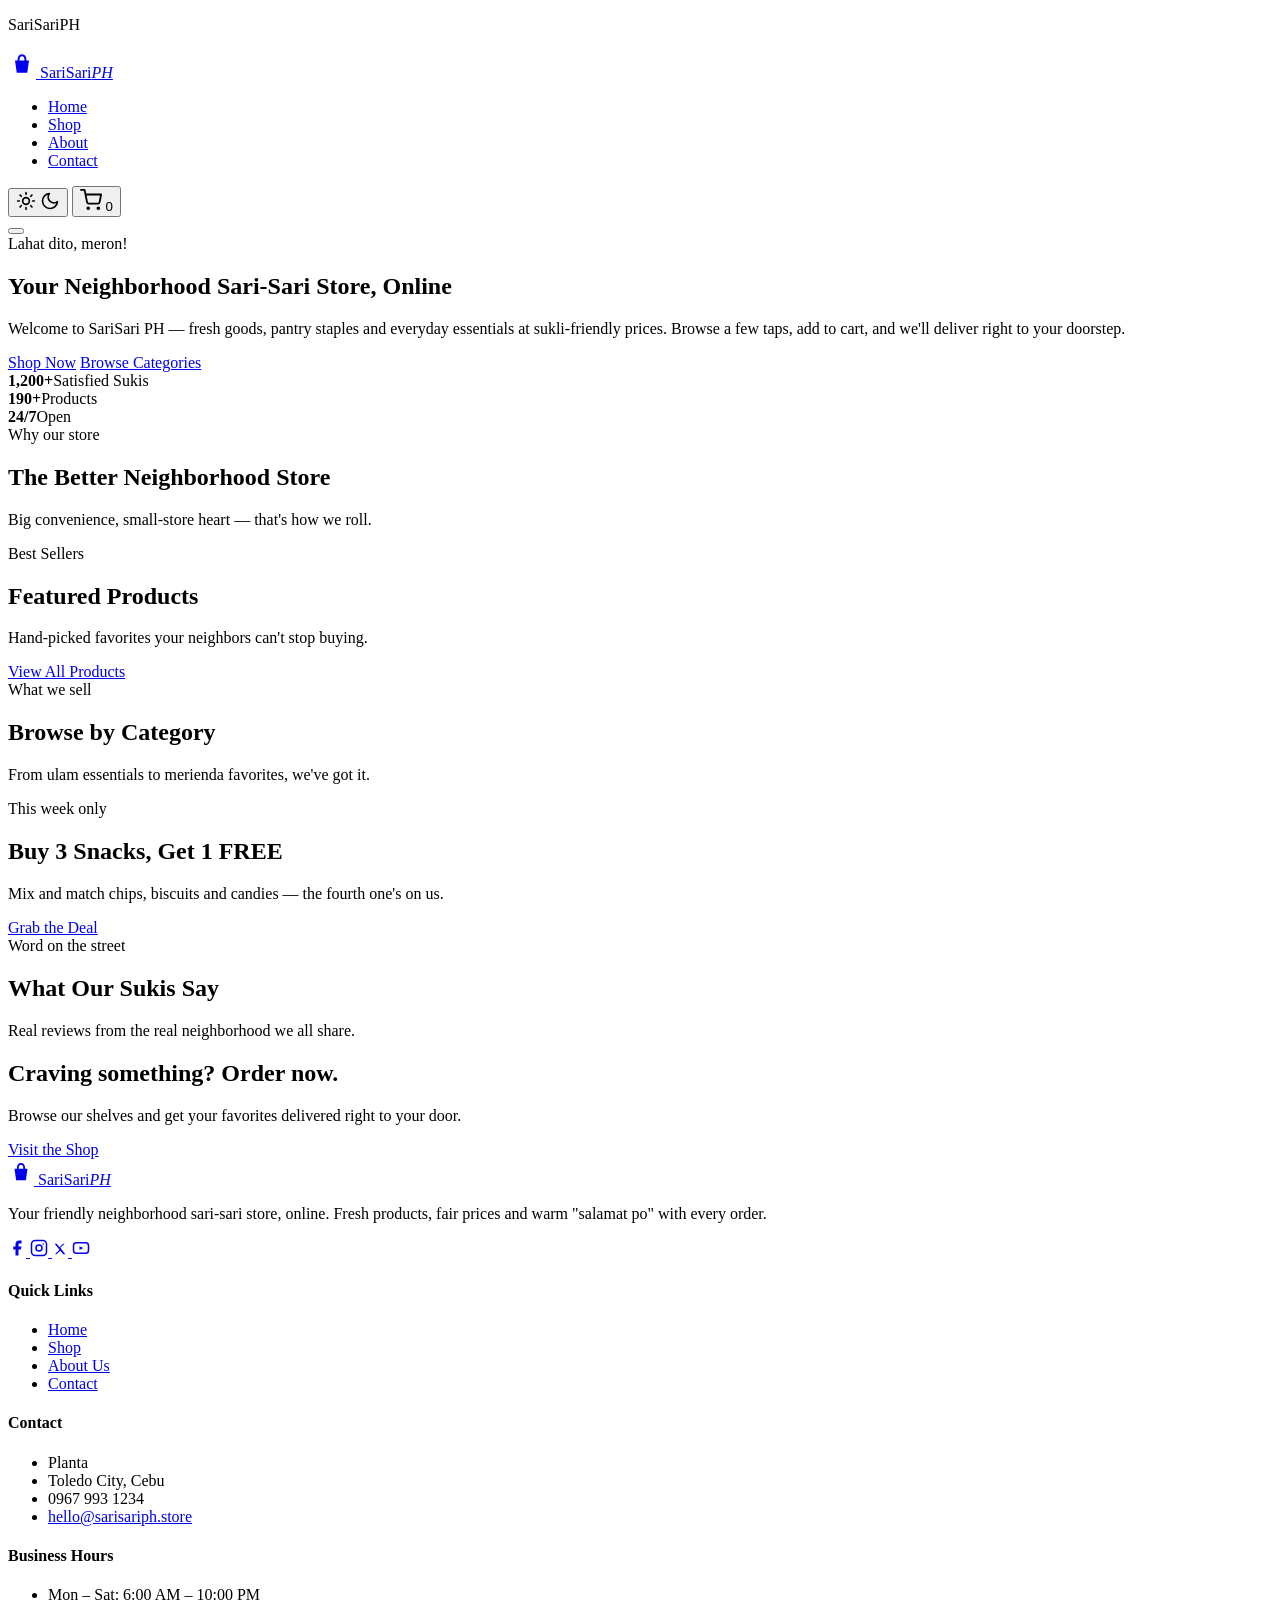
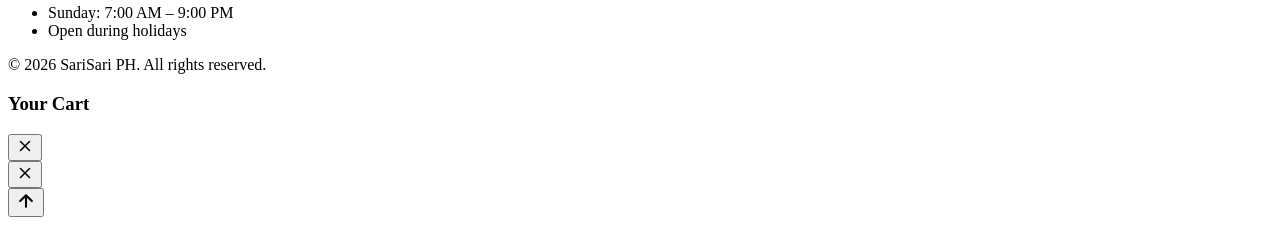
==== index.html @ 66562a5a "Add files via upload" ====
<!DOCTYPE html>
<!-- ============================================================
     SariSari PH — Home Page
     A modern, responsive sari-sari store built with pure HTML, CSS
     and Vanilla JavaScript (no frameworks).
     ------------------------------------------------------------
     Structure: Navbar + Hero + Featured + Highlights + Categories +
                Promo Banner + Testimonials + CTA + Footer
     ============================================================ -->
<html lang="en" data-theme="light">
<head>
  <meta charset="UTF-8">
  <meta name="viewport" content="width=device-width, initial-scale=1.0">
  <meta name="description" content="SariSari PH — your friendly neighborhood sari-sari store. Fresh goods, snacks, pantry staples and everyday essentials at affordable prices.">
  <title>SariSari PH — Your Neighborhood Sari-Sari Store</title>

  <!-- Prevents theme flash by applying saved theme before first paint -->
  <script>
    (function () {
      var saved = localStorage.getItem('sarisari-theme');
      var dark = window.matchMedia && window.matchMedia('(prefers-color-scheme: dark)').matches;
      document.documentElement.setAttribute('data-theme', saved || (dark ? 'dark' : 'light'));
    })();
  </script>

  <!-- Google Fonts (typography only, not a UI framework) -->
  <link rel="preconnect" href="https://fonts.googleapis.com">
  <link rel="preconnect" href="https://fonts.gstatic.com" crossorigin>
  <link href="https://fonts.googleapis.com/css2?family=Poppins:wght@400;500;600;700;800&display=swap" rel="stylesheet">

  <link rel="stylesheet" href="css/style.css">
</head>

<body data-page="home">

  <!-- ======================= LOADING OVERLAY ======================= -->
  <div class="loader" id="loader" aria-hidden="true">
    <div class="loader-spinner"></div>
    <p class="loader-text">SariSari<span>PH</span></p>
  </div>

  <!-- ======================= NAVBAR ======================= -->
  <header class="navbar" id="navbar">
    <div class="container nav-inner">

      <!-- Brand / Logo -->
      <a href="index.html" class="brand" aria-label="SariSari PH home">
        <svg class="brand-icon" viewBox="0 0 32 32" width="28" height="28" fill="none"
             stroke="currentColor" stroke-width="2.2" stroke-linecap="round" stroke-linejoin="round">
          <path d="M8 12h16l-2 14H10z" fill="currentColor" stroke="none"/>
          <path d="M12 12c0-4 2-6 4-6s4 2 4 6" />
        </svg>
        <span class="brand-text">SariSari<em>PH</em></span>
      </a>

      <!-- Navigation menu (also contains actions on desktop) -->
      <nav class="nav-menu" id="navMenu" aria-label="Main navigation">
        <ul class="nav-links">
          <li><a class="nav-link" href="index.html">Home</a></li>
          <li><a class="nav-link" href="shop.html">Shop</a></li>
          <li><a class="nav-link" href="about.html">About</a></li>
          <li><a class="nav-link" href="contact.html">Contact</a></li>
        </ul>

        <div class="nav-actions">
          <!-- Light / Dark mode toggle -->
          <button class="theme-toggle" id="themeToggle" aria-label="Switch between light and dark mode">
            <svg class="icon icon-sun" viewBox="0 0 24 24" width="20" height="20" fill="none" stroke="currentColor" stroke-width="2" stroke-linecap="round">
              <circle cx="12" cy="12" r="4"/><path d="M12 2v2M12 20v2M4.9 4.9l1.4 1.4M17.7 17.7l1.4 1.4M2 12h2M20 12h2M4.9 19.1l1.4-1.4M17.7 6.3l1.4-1.4"/>
            </svg>
            <svg class="icon icon-moon" viewBox="0 0 24 24" width="20" height="20" fill="none" stroke="currentColor" stroke-width="2" stroke-linecap="round" stroke-linejoin="round">
              <path d="M21 12.8A9 9 0 1 1 11.2 3a7 7 0 0 0 9.8 9.8z"/>
            </svg>
          </button>

          <!-- Cart icon with live item count -->
          <button class="cart-btn" id="cartBtn" aria-label="Open shopping cart">
            <svg viewBox="0 0 24 24" width="22" height="22" fill="none" stroke="currentColor" stroke-width="2" stroke-linecap="round" stroke-linejoin="round">
              <circle cx="9" cy="21" r="1"/><circle cx="20" cy="21" r="1"/>
              <path d="M1 1h4l2.68 13.39a2 2 0 0 0 2 1.61h9.72a2 2 0 0 0 2-1.61L23 6H6"/>
            </svg>
            <span class="cart-count" id="cartCount">0</span>
          </button>
        </div>
      </nav>

      <!-- Mobile hamburger -->
      <button class="hamburger" id="hamburger" aria-label="Toggle menu" aria-expanded="false">
        <span></span><span></span><span></span>
      </button>
    </div>
  </header>

  <main>

    <!-- ======================= HERO ======================= -->
    <section class="hero">
      <div class="container hero-inner">
        <div class="hero-content reveal">
          <span class="hero-tag">Lahat dito, meron!</span>
          <h1>Your Neighborhood <span class="gradient-text">Sari-Sari</span> Store, Online</h1>
          <p>Welcome to SariSari PH — fresh goods, pantry staples and everyday essentials at sukli-friendly prices.
             Browse a few taps, add to cart, and we'll deliver right to your doorstep.</p>

          <div class="hero-actions">
            <a href="shop.html" class="btn btn-primary btn-lg">Shop Now</a>
            <a href="#categories" class="btn btn-outline btn-lg">Browse Categories</a>
          </div>

          <div class="hero-stats">
            <div class="hero-stat"><strong>1,200+</strong><span>Satisfied Sukis</span></div>
            <div class="hero-stat"><strong>190+</strong><span>Products</span></div>
            <div class="hero-stat"><strong>24/7</strong><span>Open</span></div>
          </div>
        </div>

        <!-- Dynamic collage of product icons (rendered by app.js) -->
        <div class="hero-visual" id="heroVisual" aria-hidden="true"></div>
      </div>
    </section>

    <!-- ======================= STORE HIGHLIGHTS ======================= -->
    <section class="section section-alt" id="highlights">
      <div class="container">
        <div class="section-head reveal">
          <span class="eyebrow">Why our store</span>
          <h2>The Better Neighborhood Store</h2>
          <p>Big convenience, small-store heart — that's how we roll.</p>
        </div>
        <div class="highlights-grid" id="highlightsGrid"></div>
      </div>
    </section>

    <!-- ======================= FEATURED PRODUCTS ======================= -->
    <section class="section" id="featured">
      <div class="container">
        <div class="section-head reveal">
          <span class="eyebrow">Best Sellers</span>
          <h2>Featured Products</h2>
          <p>Hand-picked favorites your neighbors can't stop buying.</p>
        </div>
        <div class="product-grid" id="featuredGrid" aria-live="polite"></div>
        <div class="section-cta reveal">
          <a href="shop.html" class="btn btn-outline">View All Products</a>
        </div>
      </div>
    </section>

    <!-- ======================= CATEGORIES PREVIEW ======================= -->
    <section class="section section-alt" id="categories">
      <div class="container">
        <div class="section-head reveal">
          <span class="eyebrow">What we sell</span>
          <h2>Browse by Category</h2>
          <p>From ulam essentials to merienda favorites, we've got it.</p>
        </div>
        <div class="category-grid" id="categoryGrid"></div>
      </div>
    </section>

    <!-- ======================= PROMOTIONAL BANNER ======================= -->
    <section class="section">
      <div class="container">
        <div class="promo-banner reveal">
          <div class="promo-content">
            <span class="promo-tag">This week only</span>
            <h2>Buy 3 Snacks, Get 1 FREE</h2>
            <p>Mix and match chips, biscuits and candies — the fourth one's on us.</p>
          </div>
          <a href="shop.html" class="btn btn-light btn-lg">Grab the Deal</a>
        </div>
      </div>
    </section>

    <!-- ======================= TESTIMONIALS ======================= -->
    <section class="section" id="testimonials">
      <div class="container">
        <div class="section-head reveal">
          <span class="eyebrow">Word on the street</span>
          <h2>What Our Sukis Say</h2>
          <p>Real reviews from the real neighborhood we all share.</p>
        </div>
        <div class="testimonials-grid" id="testimonialsGrid"></div>
      </div>
    </section>

    <!-- ======================= CALL TO ACTION ======================= -->
    <section class="cta-section">
      <div class="container cta-inner reveal">
        <h2>Craving something? Order now.</h2>
        <p>Browse our shelves and get your favorites delivered right to your door.</p>
        <a href="shop.html" class="btn btn-primary btn-lg">Visit the Shop</a>
      </div>
    </section>

  </main>

  <!-- ======================= FOOTER ======================= -->
  <footer class="footer">
    <div class="container footer-grid">

      <div class="footer-col footer-brand">
        <a href="index.html" class="brand footer-brand-link">
          <svg class="brand-icon" viewBox="0 0 32 32" width="26" height="26" fill="none"
               stroke="currentColor" stroke-width="2.2" stroke-linecap="round" stroke-linejoin="round">
            <path d="M8 12h16l-2 14H10z" fill="currentColor" stroke="none"/>
            <path d="M12 12c0-4 2-6 4-6s4 2 4 6" />
          </svg>
          <span class="brand-text">SariSari<em>PH</em></span>
        </a>
        <p>Your friendly neighborhood sari-sari store, online. Fresh products, fair prices and warm "salamat po"
        with every order.</p>
        <div class="social-links">
          <a href="#" aria-label="Facebook">
            <svg viewBox="0 0 24 24" width="18" height="18" fill="currentColor"><path d="M18 2h-3a5 5 0 0 0-5 5v3H7v4h3v8h4v-8h3l1-4h-4V7a1 1 0 0 1 1-1h3z"/></svg>
          </a>
          <a href="#" aria-label="Instagram">
            <svg viewBox="0 0 24 24" width="18" height="18" fill="none" stroke="currentColor" stroke-width="2"><rect x="2" y="2" width="20" height="20" rx="5"/><circle cx="12" cy="12" r="4"/><circle cx="17.5" cy="6.5" r="1" fill="currentColor" stroke="none"/></svg>
          </a>
          <a href="#" aria-label="X (Twitter)">
            <svg viewBox="0 0 24 24" width="16" height="16" fill="currentColor"><path d="M4 4l7.2 9.3L4.4 20h2.4l5.6-5.5L17 20h3l-7.5-9.7L18.9 4h-2.4l-5 5.2L7 4z"/></svg>
          </a>
          <a href="#" aria-label="YouTube">
            <svg viewBox="0 0 24 24" width="18" height="18" fill="none" stroke="currentColor" stroke-width="2"><rect x="2" y="5" width="20" height="14" rx="4"/><path d="M10 9.5l5 2.5-5 2.5z" fill="currentColor" stroke="none"/></svg>
          </a>
        </div>
      </div>

      <div class="footer-col">
        <h4>Quick Links</h4>
        <ul>
          <li><a href="index.html">Home</a></li>
          <li><a href="shop.html">Shop</a></li>
          <li><a href="about.html">About Us</a></li>
          <li><a href="contact.html">Contact</a></li>
        </ul>
      </div>

      <div class="footer-col">
        <h4>Contact</h4>
        <ul>
          <li>Planta</li>
          <li>Toledo City, Cebu</li>
          <li>0967 993 1234</li>
          <li><a href="mailto:hello@sarisariph.store">hello@sarisariph.store</a></li>
        </ul>
      </div>

      <div class="footer-col">
        <h4>Business Hours</h4>
        <ul>
          <li>Mon – Sat: 6:00 AM – 10:00 PM</li>
          <li>Sunday: 7:00 AM – 9:00 PM</li>
          <li>Open during holidays</li>
        </ul>
      </div>
    </div>

    <div class="footer-bottom">
      <div class="container">
        <p>&copy; 2026 SariSari PH. All rights reserved.</p>
      </div>
    </div>
  </footer>

  <!-- ======================= SHOPPING CART DRAWER ======================= -->
  <div class="drawer-overlay" id="drawerOverlay" aria-hidden="true"></div>
  <aside class="cart-drawer" id="cartDrawer" aria-label="Shopping cart" aria-hidden="true">
    <div class="drawer-header">
      <h3>Your Cart</h3>
      <button class="drawer-close" id="cartClose" aria-label="Close cart">
        <svg viewBox="0 0 24 24" width="18" height="18" fill="none" stroke="currentColor" stroke-width="2" stroke-linecap="round"><path d="M18 6L6 18M6 6l12 12"/></svg>
      </button>
    </div>
    <div class="drawer-items" id="cartItems"></div>
    <div class="drawer-footer" id="cartFooter"></div>
  </aside>

  <!-- ======================= CHECKOUT MODAL ======================= -->
  <div class="checkout-overlay" id="checkoutOverlay" aria-hidden="true">
    <div class="checkout-modal" role="dialog" aria-modal="true" aria-label="Checkout">
      <button class="checkout-close" id="checkoutClose" aria-label="Close checkout">
        <svg viewBox="0 0 24 24" width="18" height="18" fill="none" stroke="currentColor" stroke-width="2" stroke-linecap="round"><path d="M18 6L6 18M6 6l12 12"/></svg>
      </button>
      <div class="checkout-content" id="checkoutContent"></div>
    </div>
  </div>

  <!-- ======================= TOASTS & BACK-TO-TOP ======================= -->
  <div class="toast-container" id="toastContainer" aria-live="polite"></div>
  <button class="back-to-top" id="backToTop" aria-label="Back to top">
    <svg viewBox="0 0 24 24" width="20" height="20" fill="none" stroke="currentColor" stroke-width="2.5" stroke-linecap="round" stroke-linejoin="round"><path d="M12 19V5M5 12l7-7 7 7"/></svg>
  </button>

  <!-- JavaScript — loaded in dependency order -->
  <script src="js/products.js"></script>
  <script src="js/cart.js"></script>
  <script src="js/theme.js"></script>
  <script src="js/checkout.js"></script>
  <script src="js/app.js"></script>
</body>
</html>
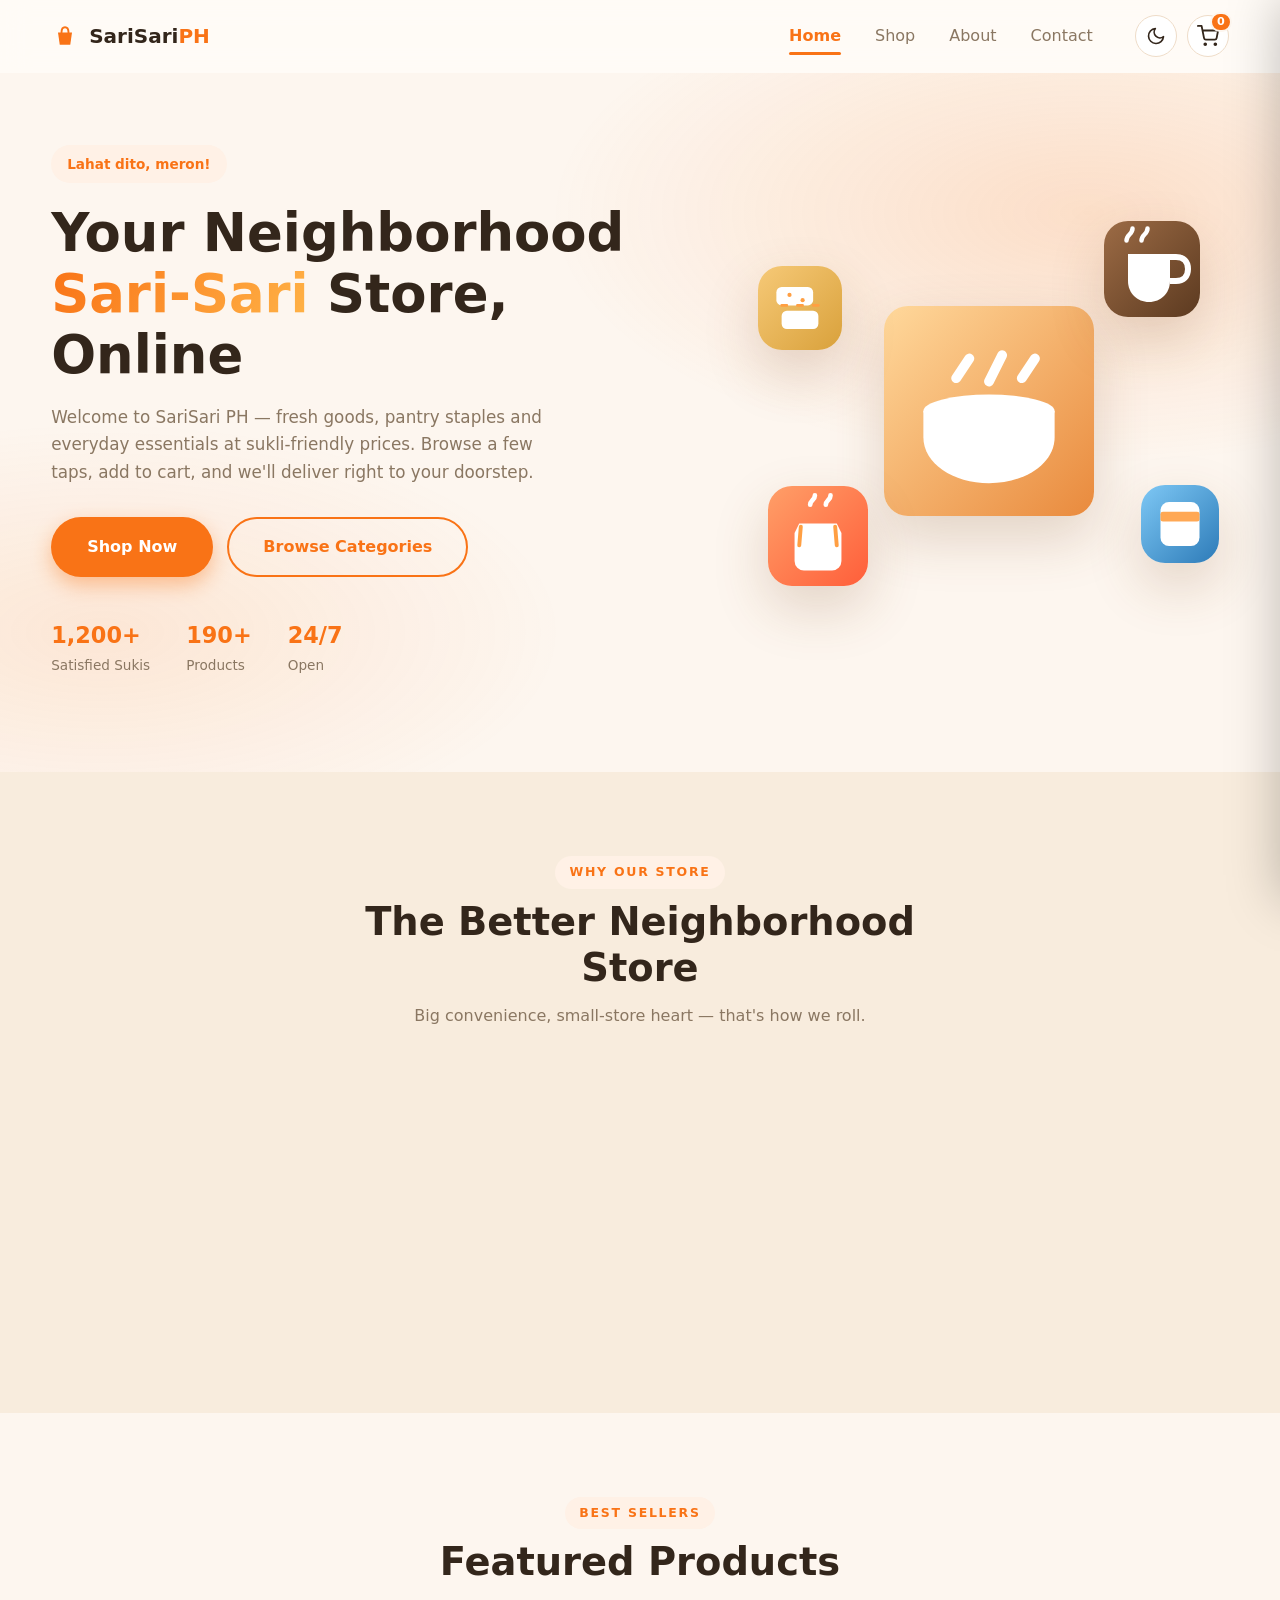
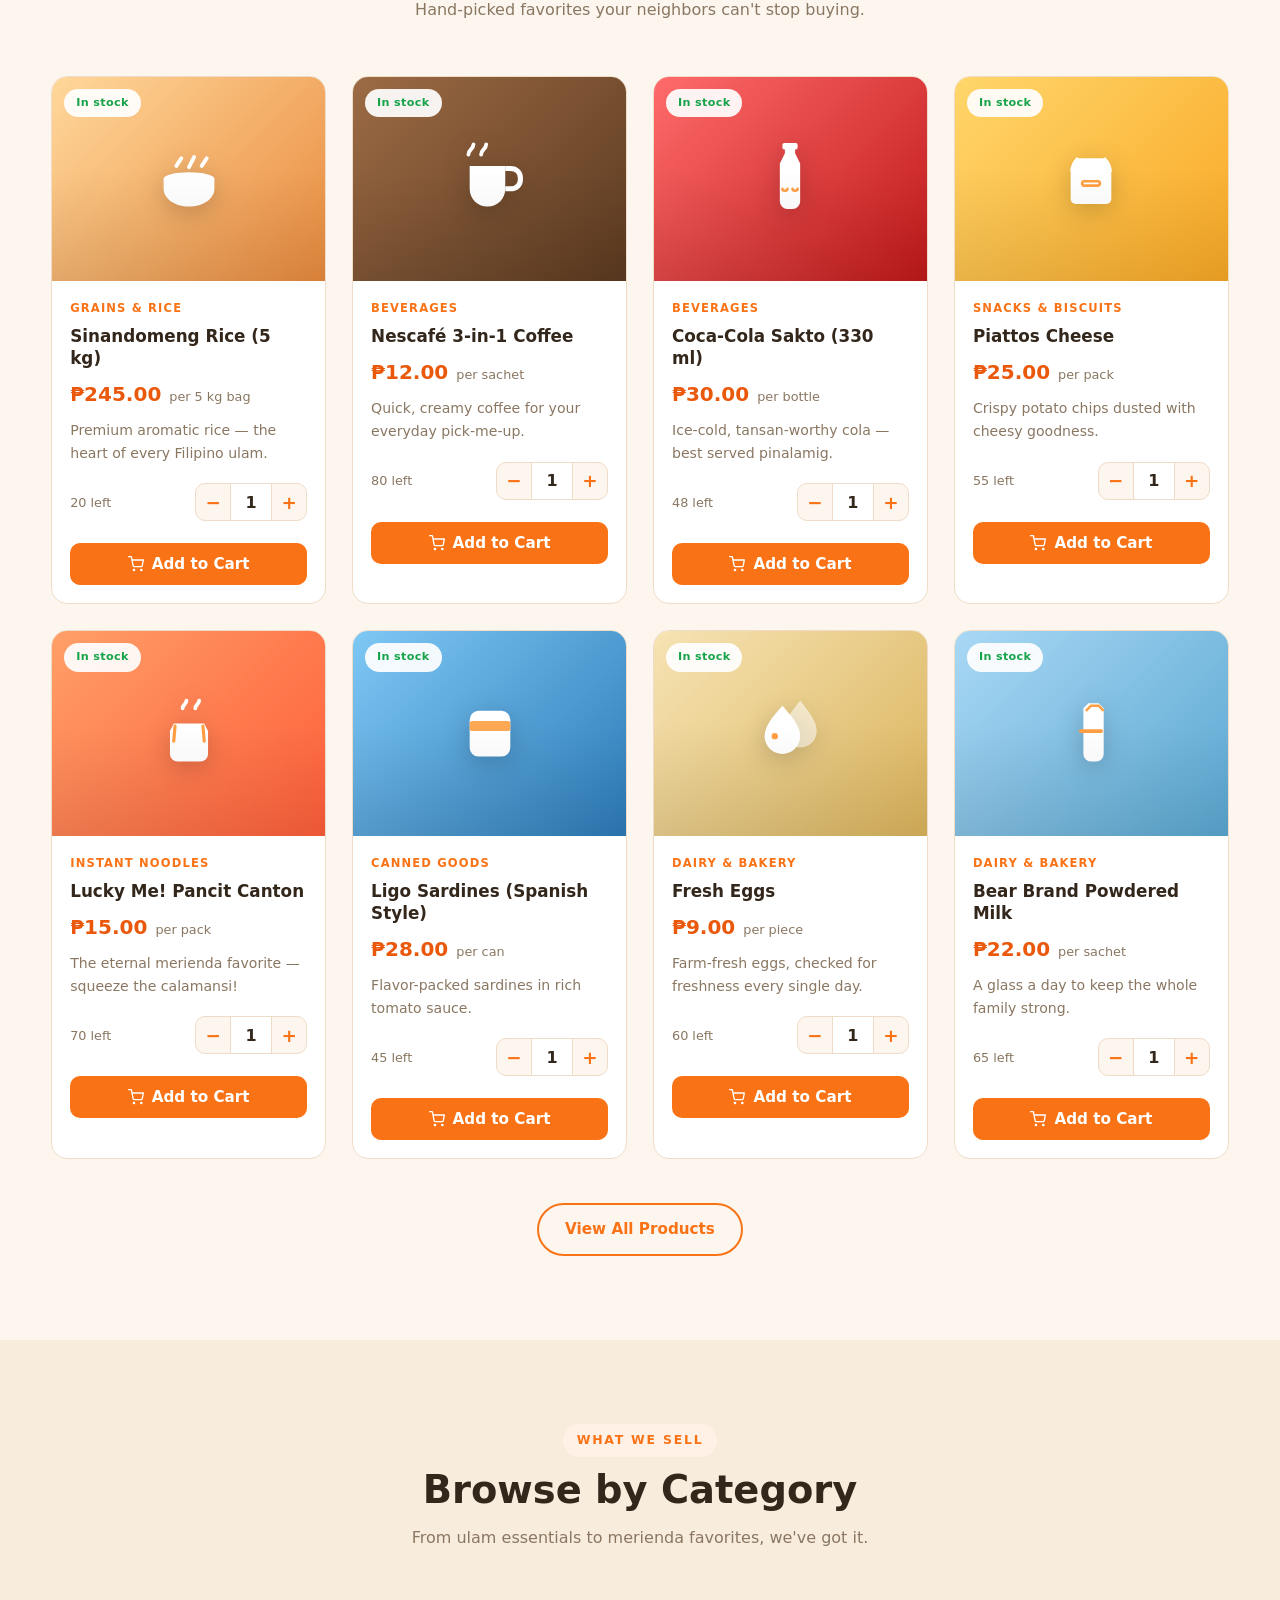
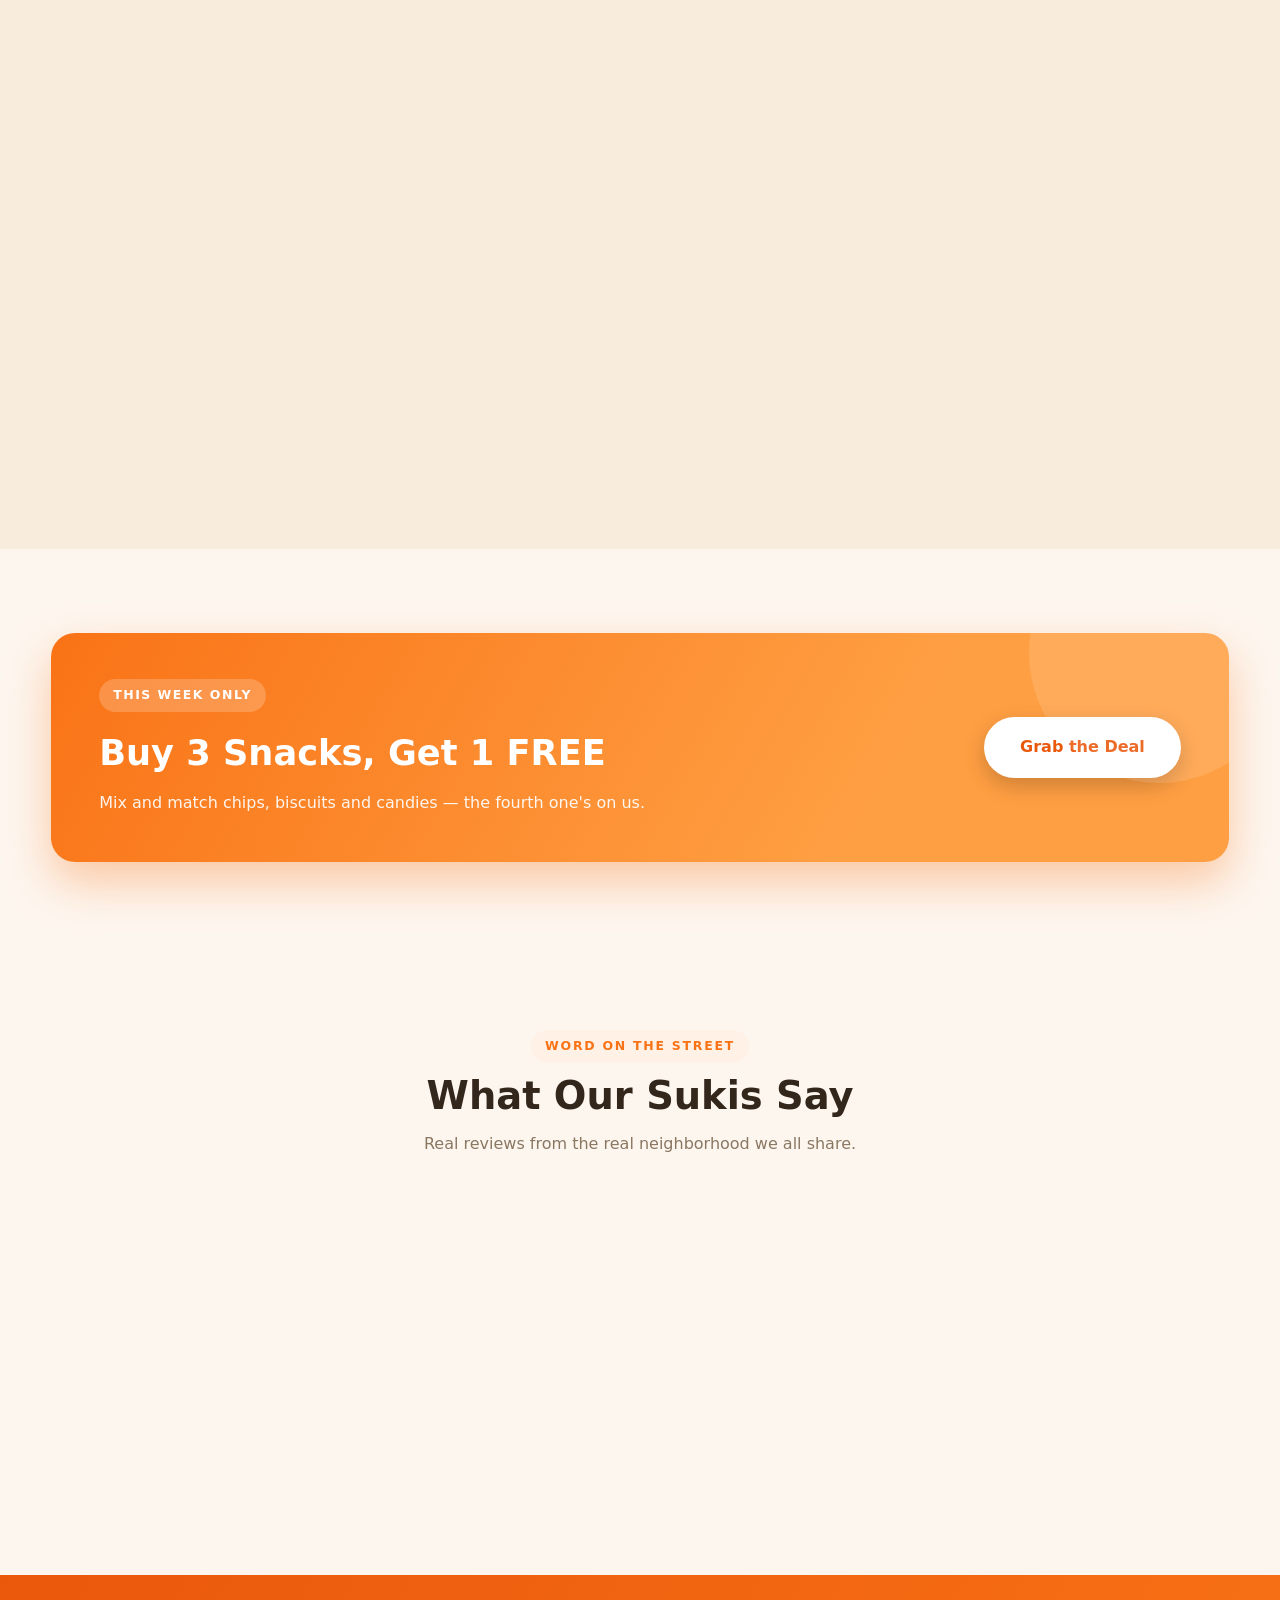
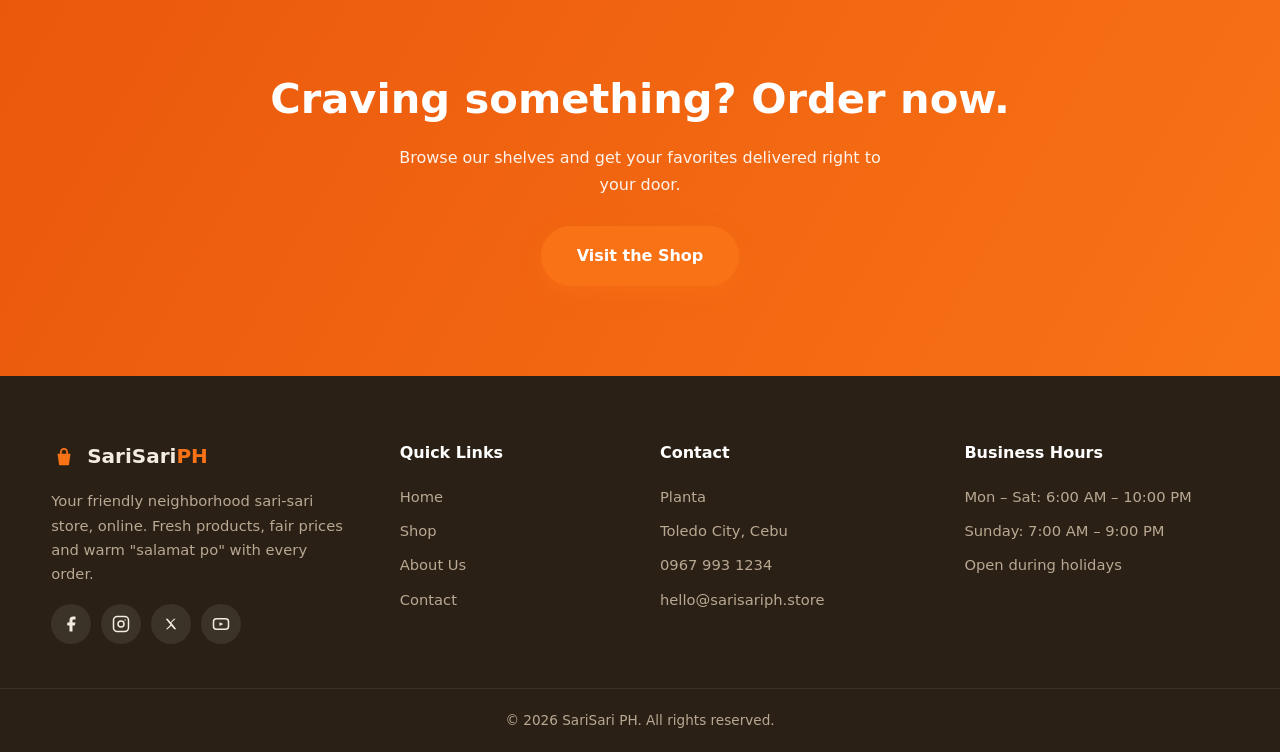
==== commit 473d2c1d: "Add files via upload" ====
--- a/index.html
+++ b/index.html
@@ -1,302 +1,302 @@
-<!DOCTYPE html>
-<!-- ============================================================
-     SariSari PH — Home Page
-     A modern, responsive sari-sari store built with pure HTML, CSS
-     and Vanilla JavaScript (no frameworks).
-     ------------------------------------------------------------
-     Structure: Navbar + Hero + Featured + Highlights + Categories +
-                Promo Banner + Testimonials + CTA + Footer
-     ============================================================ -->
-<html lang="en" data-theme="light">
-<head>
-  <meta charset="UTF-8">
-  <meta name="viewport" content="width=device-width, initial-scale=1.0">
-  <meta name="description" content="SariSari PH — your friendly neighborhood sari-sari store. Fresh goods, snacks, pantry staples and everyday essentials at affordable prices.">
-  <title>SariSari PH — Your Neighborhood Sari-Sari Store</title>
-
-  <!-- Prevents theme flash by applying saved theme before first paint -->
-  <script>
-    (function () {
-      var saved = localStorage.getItem('sarisari-theme');
-      var dark = window.matchMedia && window.matchMedia('(prefers-color-scheme: dark)').matches;
-      document.documentElement.setAttribute('data-theme', saved || (dark ? 'dark' : 'light'));
-    })();
-  </script>
-
-  <!-- Google Fonts (typography only, not a UI framework) -->
-  <link rel="preconnect" href="https://fonts.googleapis.com">
-  <link rel="preconnect" href="https://fonts.gstatic.com" crossorigin>
-  <link href="https://fonts.googleapis.com/css2?family=Poppins:wght@400;500;600;700;800&display=swap" rel="stylesheet">
-
-  <link rel="stylesheet" href="css/style.css">
-</head>
-
-<body data-page="home">
-
-  <!-- ======================= LOADING OVERLAY ======================= -->
-  <div class="loader" id="loader" aria-hidden="true">
-    <div class="loader-spinner"></div>
-    <p class="loader-text">SariSari<span>PH</span></p>
-  </div>
-
-  <!-- ======================= NAVBAR ======================= -->
-  <header class="navbar" id="navbar">
-    <div class="container nav-inner">
-
-      <!-- Brand / Logo -->
-      <a href="index.html" class="brand" aria-label="SariSari PH home">
-        <svg class="brand-icon" viewBox="0 0 32 32" width="28" height="28" fill="none"
-             stroke="currentColor" stroke-width="2.2" stroke-linecap="round" stroke-linejoin="round">
-          <path d="M8 12h16l-2 14H10z" fill="currentColor" stroke="none"/>
-          <path d="M12 12c0-4 2-6 4-6s4 2 4 6" />
-        </svg>
-        <span class="brand-text">SariSari<em>PH</em></span>
-      </a>
-
-      <!-- Navigation menu (also contains actions on desktop) -->
-      <nav class="nav-menu" id="navMenu" aria-label="Main navigation">
-        <ul class="nav-links">
-          <li><a class="nav-link" href="index.html">Home</a></li>
-          <li><a class="nav-link" href="shop.html">Shop</a></li>
-          <li><a class="nav-link" href="about.html">About</a></li>
-          <li><a class="nav-link" href="contact.html">Contact</a></li>
-        </ul>
-
-        <div class="nav-actions">
-          <!-- Light / Dark mode toggle -->
-          <button class="theme-toggle" id="themeToggle" aria-label="Switch between light and dark mode">
-            <svg class="icon icon-sun" viewBox="0 0 24 24" width="20" height="20" fill="none" stroke="currentColor" stroke-width="2" stroke-linecap="round">
-              <circle cx="12" cy="12" r="4"/><path d="M12 2v2M12 20v2M4.9 4.9l1.4 1.4M17.7 17.7l1.4 1.4M2 12h2M20 12h2M4.9 19.1l1.4-1.4M17.7 6.3l1.4-1.4"/>
-            </svg>
-            <svg class="icon icon-moon" viewBox="0 0 24 24" width="20" height="20" fill="none" stroke="currentColor" stroke-width="2" stroke-linecap="round" stroke-linejoin="round">
-              <path d="M21 12.8A9 9 0 1 1 11.2 3a7 7 0 0 0 9.8 9.8z"/>
-            </svg>
-          </button>
-
-          <!-- Cart icon with live item count -->
-          <button class="cart-btn" id="cartBtn" aria-label="Open shopping cart">
-            <svg viewBox="0 0 24 24" width="22" height="22" fill="none" stroke="currentColor" stroke-width="2" stroke-linecap="round" stroke-linejoin="round">
-              <circle cx="9" cy="21" r="1"/><circle cx="20" cy="21" r="1"/>
-              <path d="M1 1h4l2.68 13.39a2 2 0 0 0 2 1.61h9.72a2 2 0 0 0 2-1.61L23 6H6"/>
-            </svg>
-            <span class="cart-count" id="cartCount">0</span>
-          </button>
-        </div>
-      </nav>
-
-      <!-- Mobile hamburger -->
-      <button class="hamburger" id="hamburger" aria-label="Toggle menu" aria-expanded="false">
-        <span></span><span></span><span></span>
-      </button>
-    </div>
-  </header>
-
-  <main>
-
-    <!-- ======================= HERO ======================= -->
-    <section class="hero">
-      <div class="container hero-inner">
-        <div class="hero-content reveal">
-          <span class="hero-tag">Lahat dito, meron!</span>
-          <h1>Your Neighborhood <span class="gradient-text">Sari-Sari</span> Store, Online</h1>
-          <p>Welcome to SariSari PH — fresh goods, pantry staples and everyday essentials at sukli-friendly prices.
-             Browse a few taps, add to cart, and we'll deliver right to your doorstep.</p>
-
-          <div class="hero-actions">
-            <a href="shop.html" class="btn btn-primary btn-lg">Shop Now</a>
-            <a href="#categories" class="btn btn-outline btn-lg">Browse Categories</a>
-          </div>
-
-          <div class="hero-stats">
-            <div class="hero-stat"><strong>1,200+</strong><span>Satisfied Sukis</span></div>
-            <div class="hero-stat"><strong>190+</strong><span>Products</span></div>
-            <div class="hero-stat"><strong>24/7</strong><span>Open</span></div>
-          </div>
-        </div>
-
-        <!-- Dynamic collage of product icons (rendered by app.js) -->
-        <div class="hero-visual" id="heroVisual" aria-hidden="true"></div>
-      </div>
-    </section>
-
-    <!-- ======================= STORE HIGHLIGHTS ======================= -->
-    <section class="section section-alt" id="highlights">
-      <div class="container">
-        <div class="section-head reveal">
-          <span class="eyebrow">Why our store</span>
-          <h2>The Better Neighborhood Store</h2>
-          <p>Big convenience, small-store heart — that's how we roll.</p>
-        </div>
-        <div class="highlights-grid" id="highlightsGrid"></div>
-      </div>
-    </section>
-
-    <!-- ======================= FEATURED PRODUCTS ======================= -->
-    <section class="section" id="featured">
-      <div class="container">
-        <div class="section-head reveal">
-          <span class="eyebrow">Best Sellers</span>
-          <h2>Featured Products</h2>
-          <p>Hand-picked favorites your neighbors can't stop buying.</p>
-        </div>
-        <div class="product-grid" id="featuredGrid" aria-live="polite"></div>
-        <div class="section-cta reveal">
-          <a href="shop.html" class="btn btn-outline">View All Products</a>
-        </div>
-      </div>
-    </section>
-
-    <!-- ======================= CATEGORIES PREVIEW ======================= -->
-    <section class="section section-alt" id="categories">
-      <div class="container">
-        <div class="section-head reveal">
-          <span class="eyebrow">What we sell</span>
-          <h2>Browse by Category</h2>
-          <p>From ulam essentials to merienda favorites, we've got it.</p>
-        </div>
-        <div class="category-grid" id="categoryGrid"></div>
-      </div>
-    </section>
-
-    <!-- ======================= PROMOTIONAL BANNER ======================= -->
-    <section class="section">
-      <div class="container">
-        <div class="promo-banner reveal">
-          <div class="promo-content">
-            <span class="promo-tag">This week only</span>
-            <h2>Buy 3 Snacks, Get 1 FREE</h2>
-            <p>Mix and match chips, biscuits and candies — the fourth one's on us.</p>
-          </div>
-          <a href="shop.html" class="btn btn-light btn-lg">Grab the Deal</a>
-        </div>
-      </div>
-    </section>
-
-    <!-- ======================= TESTIMONIALS ======================= -->
-    <section class="section" id="testimonials">
-      <div class="container">
-        <div class="section-head reveal">
-          <span class="eyebrow">Word on the street</span>
-          <h2>What Our Sukis Say</h2>
-          <p>Real reviews from the real neighborhood we all share.</p>
-        </div>
-        <div class="testimonials-grid" id="testimonialsGrid"></div>
-      </div>
-    </section>
-
-    <!-- ======================= CALL TO ACTION ======================= -->
-    <section class="cta-section">
-      <div class="container cta-inner reveal">
-        <h2>Craving something? Order now.</h2>
-        <p>Browse our shelves and get your favorites delivered right to your door.</p>
-        <a href="shop.html" class="btn btn-primary btn-lg">Visit the Shop</a>
-      </div>
-    </section>
-
-  </main>
-
-  <!-- ======================= FOOTER ======================= -->
-  <footer class="footer">
-    <div class="container footer-grid">
-
-      <div class="footer-col footer-brand">
-        <a href="index.html" class="brand footer-brand-link">
-          <svg class="brand-icon" viewBox="0 0 32 32" width="26" height="26" fill="none"
-               stroke="currentColor" stroke-width="2.2" stroke-linecap="round" stroke-linejoin="round">
-            <path d="M8 12h16l-2 14H10z" fill="currentColor" stroke="none"/>
-            <path d="M12 12c0-4 2-6 4-6s4 2 4 6" />
-          </svg>
-          <span class="brand-text">SariSari<em>PH</em></span>
-        </a>
-        <p>Your friendly neighborhood sari-sari store, online. Fresh products, fair prices and warm "salamat po"
-        with every order.</p>
-        <div class="social-links">
-          <a href="#" aria-label="Facebook">
-            <svg viewBox="0 0 24 24" width="18" height="18" fill="currentColor"><path d="M18 2h-3a5 5 0 0 0-5 5v3H7v4h3v8h4v-8h3l1-4h-4V7a1 1 0 0 1 1-1h3z"/></svg>
-          </a>
-          <a href="#" aria-label="Instagram">
-            <svg viewBox="0 0 24 24" width="18" height="18" fill="none" stroke="currentColor" stroke-width="2"><rect x="2" y="2" width="20" height="20" rx="5"/><circle cx="12" cy="12" r="4"/><circle cx="17.5" cy="6.5" r="1" fill="currentColor" stroke="none"/></svg>
-          </a>
-          <a href="#" aria-label="X (Twitter)">
-            <svg viewBox="0 0 24 24" width="16" height="16" fill="currentColor"><path d="M4 4l7.2 9.3L4.4 20h2.4l5.6-5.5L17 20h3l-7.5-9.7L18.9 4h-2.4l-5 5.2L7 4z"/></svg>
-          </a>
-          <a href="#" aria-label="YouTube">
-            <svg viewBox="0 0 24 24" width="18" height="18" fill="none" stroke="currentColor" stroke-width="2"><rect x="2" y="5" width="20" height="14" rx="4"/><path d="M10 9.5l5 2.5-5 2.5z" fill="currentColor" stroke="none"/></svg>
-          </a>
-        </div>
-      </div>
-
-      <div class="footer-col">
-        <h4>Quick Links</h4>
-        <ul>
-          <li><a href="index.html">Home</a></li>
-          <li><a href="shop.html">Shop</a></li>
-          <li><a href="about.html">About Us</a></li>
-          <li><a href="contact.html">Contact</a></li>
-        </ul>
-      </div>
-
-      <div class="footer-col">
-        <h4>Contact</h4>
-        <ul>
-          <li>Planta</li>
-          <li>Toledo City, Cebu</li>
-          <li>0967 993 1234</li>
-          <li><a href="mailto:hello@sarisariph.store">hello@sarisariph.store</a></li>
-        </ul>
-      </div>
-
-      <div class="footer-col">
-        <h4>Business Hours</h4>
-        <ul>
-          <li>Mon – Sat: 6:00 AM – 10:00 PM</li>
-          <li>Sunday: 7:00 AM – 9:00 PM</li>
-          <li>Open during holidays</li>
-        </ul>
-      </div>
-    </div>
-
-    <div class="footer-bottom">
-      <div class="container">
-        <p>&copy; 2026 SariSari PH. All rights reserved.</p>
-      </div>
-    </div>
-  </footer>
-
-  <!-- ======================= SHOPPING CART DRAWER ======================= -->
-  <div class="drawer-overlay" id="drawerOverlay" aria-hidden="true"></div>
-  <aside class="cart-drawer" id="cartDrawer" aria-label="Shopping cart" aria-hidden="true">
-    <div class="drawer-header">
-      <h3>Your Cart</h3>
-      <button class="drawer-close" id="cartClose" aria-label="Close cart">
-        <svg viewBox="0 0 24 24" width="18" height="18" fill="none" stroke="currentColor" stroke-width="2" stroke-linecap="round"><path d="M18 6L6 18M6 6l12 12"/></svg>
-      </button>
-    </div>
-    <div class="drawer-items" id="cartItems"></div>
-    <div class="drawer-footer" id="cartFooter"></div>
-  </aside>
-
-  <!-- ======================= CHECKOUT MODAL ======================= -->
-  <div class="checkout-overlay" id="checkoutOverlay" aria-hidden="true">
-    <div class="checkout-modal" role="dialog" aria-modal="true" aria-label="Checkout">
-      <button class="checkout-close" id="checkoutClose" aria-label="Close checkout">
-        <svg viewBox="0 0 24 24" width="18" height="18" fill="none" stroke="currentColor" stroke-width="2" stroke-linecap="round"><path d="M18 6L6 18M6 6l12 12"/></svg>
-      </button>
-      <div class="checkout-content" id="checkoutContent"></div>
-    </div>
-  </div>
-
-  <!-- ======================= TOASTS & BACK-TO-TOP ======================= -->
-  <div class="toast-container" id="toastContainer" aria-live="polite"></div>
-  <button class="back-to-top" id="backToTop" aria-label="Back to top">
-    <svg viewBox="0 0 24 24" width="20" height="20" fill="none" stroke="currentColor" stroke-width="2.5" stroke-linecap="round" stroke-linejoin="round"><path d="M12 19V5M5 12l7-7 7 7"/></svg>
-  </button>
-
-  <!-- JavaScript — loaded in dependency order -->
-  <script src="js/products.js"></script>
-  <script src="js/cart.js"></script>
-  <script src="js/theme.js"></script>
-  <script src="js/checkout.js"></script>
-  <script src="js/app.js"></script>
-</body>
+<!DOCTYPE html>
+<!-- ============================================================
+     SariSari PH — Home Page
+     A modern, responsive sari-sari store built with pure HTML, CSS
+     and Vanilla JavaScript (no frameworks).
+     ------------------------------------------------------------
+     Structure: Navbar + Hero + Featured + Highlights + Categories +
+                Promo Banner + Testimonials + CTA + Footer
+     ============================================================ -->
+<html lang="en" data-theme="light">
+<head>
+  <meta charset="UTF-8">
+  <meta name="viewport" content="width=device-width, initial-scale=1.0">
+  <meta name="description" content="SariSari PH — your friendly neighborhood sari-sari store. Fresh goods, snacks, pantry staples and everyday essentials at affordable prices.">
+  <title>SariSari PH — Your Neighborhood Sari-Sari Store</title>
+
+  <!-- Prevents theme flash by applying saved theme before first paint -->
+  <script>
+    (function () {
+      var saved = localStorage.getItem('sarisari-theme');
+      var dark = window.matchMedia && window.matchMedia('(prefers-color-scheme: dark)').matches;
+      document.documentElement.setAttribute('data-theme', saved || (dark ? 'dark' : 'light'));
+    })();
+  </script>
+
+  <!-- Google Fonts (typography only, not a UI framework) -->
+  <link rel="preconnect" href="https://fonts.googleapis.com">
+  <link rel="preconnect" href="https://fonts.gstatic.com" crossorigin>
+  <link href="https://fonts.googleapis.com/css2?family=Poppins:wght@400;500;600;700;800&display=swap" rel="stylesheet">
+
+  <link rel="stylesheet" href="css/style.css">
+</head>
+
+<body data-page="home">
+
+  <!-- ======================= LOADING OVERLAY ======================= -->
+  <div class="loader" id="loader" aria-hidden="true">
+    <div class="loader-spinner"></div>
+    <p class="loader-text">SariSari<span>PH</span></p>
+  </div>
+
+  <!-- ======================= NAVBAR ======================= -->
+  <header class="navbar" id="navbar">
+    <div class="container nav-inner">
+
+      <!-- Brand / Logo -->
+      <a href="index.html" class="brand" aria-label="SariSari PH home">
+        <svg class="brand-icon" viewBox="0 0 32 32" width="28" height="28" fill="none"
+             stroke="currentColor" stroke-width="2.2" stroke-linecap="round" stroke-linejoin="round">
+          <path d="M8 12h16l-2 14H10z" fill="currentColor" stroke="none"/>
+          <path d="M12 12c0-4 2-6 4-6s4 2 4 6" />
+        </svg>
+        <span class="brand-text">SariSari<em>PH</em></span>
+      </a>
+
+      <!-- Navigation menu (also contains actions on desktop) -->
+      <nav class="nav-menu" id="navMenu" aria-label="Main navigation">
+        <ul class="nav-links">
+          <li><a class="nav-link" href="index.html">Home</a></li>
+          <li><a class="nav-link" href="shop.html">Shop</a></li>
+          <li><a class="nav-link" href="about.html">About</a></li>
+          <li><a class="nav-link" href="contact.html">Contact</a></li>
+        </ul>
+
+        <div class="nav-actions">
+          <!-- Light / Dark mode toggle -->
+          <button class="theme-toggle" id="themeToggle" aria-label="Switch between light and dark mode">
+            <svg class="icon icon-sun" viewBox="0 0 24 24" width="20" height="20" fill="none" stroke="currentColor" stroke-width="2" stroke-linecap="round">
+              <circle cx="12" cy="12" r="4"/><path d="M12 2v2M12 20v2M4.9 4.9l1.4 1.4M17.7 17.7l1.4 1.4M2 12h2M20 12h2M4.9 19.1l1.4-1.4M17.7 6.3l1.4-1.4"/>
+            </svg>
+            <svg class="icon icon-moon" viewBox="0 0 24 24" width="20" height="20" fill="none" stroke="currentColor" stroke-width="2" stroke-linecap="round" stroke-linejoin="round">
+              <path d="M21 12.8A9 9 0 1 1 11.2 3a7 7 0 0 0 9.8 9.8z"/>
+            </svg>
+          </button>
+
+          <!-- Cart icon with live item count -->
+          <button class="cart-btn" id="cartBtn" aria-label="Open shopping cart">
+            <svg viewBox="0 0 24 24" width="22" height="22" fill="none" stroke="currentColor" stroke-width="2" stroke-linecap="round" stroke-linejoin="round">
+              <circle cx="9" cy="21" r="1"/><circle cx="20" cy="21" r="1"/>
+              <path d="M1 1h4l2.68 13.39a2 2 0 0 0 2 1.61h9.72a2 2 0 0 0 2-1.61L23 6H6"/>
+            </svg>
+            <span class="cart-count" id="cartCount">0</span>
+          </button>
+        </div>
+      </nav>
+
+      <!-- Mobile hamburger -->
+      <button class="hamburger" id="hamburger" aria-label="Toggle menu" aria-expanded="false">
+        <span></span><span></span><span></span>
+      </button>
+    </div>
+  </header>
+
+  <main>
+
+    <!-- ======================= HERO ======================= -->
+    <section class="hero">
+      <div class="container hero-inner">
+        <div class="hero-content reveal">
+          <span class="hero-tag">Lahat dito, meron!</span>
+          <h1>Your Neighborhood <span class="gradient-text">Sari-Sari</span> Store, Online</h1>
+          <p>Welcome to SariSari PH — fresh goods, pantry staples and everyday essentials at sukli-friendly prices.
+             Browse a few taps, add to cart, and we'll deliver right to your doorstep.</p>
+
+          <div class="hero-actions">
+            <a href="shop.html" class="btn btn-primary btn-lg">Shop Now</a>
+            <a href="#categories" class="btn btn-outline btn-lg">Browse Categories</a>
+          </div>
+
+          <div class="hero-stats">
+            <div class="hero-stat"><strong>1,200+</strong><span>Satisfied Sukis</span></div>
+            <div class="hero-stat"><strong>190+</strong><span>Products</span></div>
+            <div class="hero-stat"><strong>24/7</strong><span>Open</span></div>
+          </div>
+        </div>
+
+        <!-- Dynamic collage of product icons (rendered by app.js) -->
+        <div class="hero-visual" id="heroVisual" aria-hidden="true"></div>
+      </div>
+    </section>
+
+    <!-- ======================= STORE HIGHLIGHTS ======================= -->
+    <section class="section section-alt" id="highlights">
+      <div class="container">
+        <div class="section-head reveal">
+          <span class="eyebrow">Why our store</span>
+          <h2>The Better Neighborhood Store</h2>
+          <p>Big convenience, small-store heart — that's how we roll.</p>
+        </div>
+        <div class="highlights-grid" id="highlightsGrid"></div>
+      </div>
+    </section>
+
+    <!-- ======================= FEATURED PRODUCTS ======================= -->
+    <section class="section" id="featured">
+      <div class="container">
+        <div class="section-head reveal">
+          <span class="eyebrow">Best Sellers</span>
+          <h2>Featured Products</h2>
+          <p>Hand-picked favorites your neighbors can't stop buying.</p>
+        </div>
+        <div class="product-grid" id="featuredGrid" aria-live="polite"></div>
+        <div class="section-cta reveal">
+          <a href="shop.html" class="btn btn-outline">View All Products</a>
+        </div>
+      </div>
+    </section>
+
+    <!-- ======================= CATEGORIES PREVIEW ======================= -->
+    <section class="section section-alt" id="categories">
+      <div class="container">
+        <div class="section-head reveal">
+          <span class="eyebrow">What we sell</span>
+          <h2>Browse by Category</h2>
+          <p>From ulam essentials to merienda favorites, we've got it.</p>
+        </div>
+        <div class="category-grid" id="categoryGrid"></div>
+      </div>
+    </section>
+
+    <!-- ======================= PROMOTIONAL BANNER ======================= -->
+    <section class="section">
+      <div class="container">
+        <div class="promo-banner reveal">
+          <div class="promo-content">
+            <span class="promo-tag">This week only</span>
+            <h2>Buy 3 Snacks, Get 1 FREE</h2>
+            <p>Mix and match chips, biscuits and candies — the fourth one's on us.</p>
+          </div>
+          <a href="shop.html" class="btn btn-light btn-lg">Grab the Deal</a>
+        </div>
+      </div>
+    </section>
+
+    <!-- ======================= TESTIMONIALS ======================= -->
+    <section class="section" id="testimonials">
+      <div class="container">
+        <div class="section-head reveal">
+          <span class="eyebrow">Word on the street</span>
+          <h2>What Our Sukis Say</h2>
+          <p>Real reviews from the real neighborhood we all share.</p>
+        </div>
+        <div class="testimonials-grid" id="testimonialsGrid"></div>
+      </div>
+    </section>
+
+    <!-- ======================= CALL TO ACTION ======================= -->
+    <section class="cta-section">
+      <div class="container cta-inner reveal">
+        <h2>Craving something? Order now.</h2>
+        <p>Browse our shelves and get your favorites delivered right to your door.</p>
+        <a href="shop.html" class="btn btn-primary btn-lg">Visit the Shop</a>
+      </div>
+    </section>
+
+  </main>
+
+  <!-- ======================= FOOTER ======================= -->
+  <footer class="footer">
+    <div class="container footer-grid">
+
+      <div class="footer-col footer-brand">
+        <a href="index.html" class="brand footer-brand-link">
+          <svg class="brand-icon" viewBox="0 0 32 32" width="26" height="26" fill="none"
+               stroke="currentColor" stroke-width="2.2" stroke-linecap="round" stroke-linejoin="round">
+            <path d="M8 12h16l-2 14H10z" fill="currentColor" stroke="none"/>
+            <path d="M12 12c0-4 2-6 4-6s4 2 4 6" />
+          </svg>
+          <span class="brand-text">SariSari<em>PH</em></span>
+        </a>
+        <p>Your friendly neighborhood sari-sari store, online. Fresh products, fair prices and warm "salamat po"
+        with every order.</p>
+        <div class="social-links">
+          <a href="#" aria-label="Facebook">
+            <svg viewBox="0 0 24 24" width="18" height="18" fill="currentColor"><path d="M18 2h-3a5 5 0 0 0-5 5v3H7v4h3v8h4v-8h3l1-4h-4V7a1 1 0 0 1 1-1h3z"/></svg>
+          </a>
+          <a href="#" aria-label="Instagram">
+            <svg viewBox="0 0 24 24" width="18" height="18" fill="none" stroke="currentColor" stroke-width="2"><rect x="2" y="2" width="20" height="20" rx="5"/><circle cx="12" cy="12" r="4"/><circle cx="17.5" cy="6.5" r="1" fill="currentColor" stroke="none"/></svg>
+          </a>
+          <a href="#" aria-label="X (Twitter)">
+            <svg viewBox="0 0 24 24" width="16" height="16" fill="currentColor"><path d="M4 4l7.2 9.3L4.4 20h2.4l5.6-5.5L17 20h3l-7.5-9.7L18.9 4h-2.4l-5 5.2L7 4z"/></svg>
+          </a>
+          <a href="#" aria-label="YouTube">
+            <svg viewBox="0 0 24 24" width="18" height="18" fill="none" stroke="currentColor" stroke-width="2"><rect x="2" y="5" width="20" height="14" rx="4"/><path d="M10 9.5l5 2.5-5 2.5z" fill="currentColor" stroke="none"/></svg>
+          </a>
+        </div>
+      </div>
+
+      <div class="footer-col">
+        <h4>Quick Links</h4>
+        <ul>
+          <li><a href="index.html">Home</a></li>
+          <li><a href="shop.html">Shop</a></li>
+          <li><a href="about.html">About Us</a></li>
+          <li><a href="contact.html">Contact</a></li>
+        </ul>
+      </div>
+
+      <div class="footer-col">
+        <h4>Contact</h4>
+        <ul>
+          <li>Planta</li>
+          <li>Toledo City, Cebu</li>
+          <li>0967 993 1234</li>
+          <li><a href="mailto:hello@sarisariph.store">hello@sarisariph.store</a></li>
+        </ul>
+      </div>
+
+      <div class="footer-col">
+        <h4>Business Hours</h4>
+        <ul>
+          <li>Mon – Sat: 6:00 AM – 10:00 PM</li>
+          <li>Sunday: 7:00 AM – 9:00 PM</li>
+          <li>Open during holidays</li>
+        </ul>
+      </div>
+    </div>
+
+    <div class="footer-bottom">
+      <div class="container">
+        <p>&copy; 2026 SariSari PH. All rights reserved.</p>
+      </div>
+    </div>
+  </footer>
+
+  <!-- ======================= SHOPPING CART DRAWER ======================= -->
+  <div class="drawer-overlay" id="drawerOverlay" aria-hidden="true"></div>
+  <aside class="cart-drawer" id="cartDrawer" aria-label="Shopping cart" aria-hidden="true">
+    <div class="drawer-header">
+      <h3>Your Cart</h3>
+      <button class="drawer-close" id="cartClose" aria-label="Close cart">
+        <svg viewBox="0 0 24 24" width="18" height="18" fill="none" stroke="currentColor" stroke-width="2" stroke-linecap="round"><path d="M18 6L6 18M6 6l12 12"/></svg>
+      </button>
+    </div>
+    <div class="drawer-items" id="cartItems"></div>
+    <div class="drawer-footer" id="cartFooter"></div>
+  </aside>
+
+  <!-- ======================= CHECKOUT MODAL ======================= -->
+  <div class="checkout-overlay" id="checkoutOverlay" aria-hidden="true">
+    <div class="checkout-modal" role="dialog" aria-modal="true" aria-label="Checkout">
+      <button class="checkout-close" id="checkoutClose" aria-label="Close checkout">
+        <svg viewBox="0 0 24 24" width="18" height="18" fill="none" stroke="currentColor" stroke-width="2" stroke-linecap="round"><path d="M18 6L6 18M6 6l12 12"/></svg>
+      </button>
+      <div class="checkout-content" id="checkoutContent"></div>
+    </div>
+  </div>
+
+  <!-- ======================= TOASTS & BACK-TO-TOP ======================= -->
+  <div class="toast-container" id="toastContainer" aria-live="polite"></div>
+  <button class="back-to-top" id="backToTop" aria-label="Back to top">
+    <svg viewBox="0 0 24 24" width="20" height="20" fill="none" stroke="currentColor" stroke-width="2.5" stroke-linecap="round" stroke-linejoin="round"><path d="M12 19V5M5 12l7-7 7 7"/></svg>
+  </button>
+
+  <!-- JavaScript — loaded in dependency order -->
+  <script src="js/products.js"></script>
+  <script src="js/cart.js"></script>
+  <script src="js/theme.js"></script>
+  <script src="js/checkout.js"></script>
+  <script src="js/app.js"></script>
+</body>
 </html>
--- a/css/style.css
+++ b/css/style.css
@@ -0,0 +1,2868 @@
+/* ============================================================
+   SariSari PH — Global Stylesheet
+   ------------------------------------------------------------
+   Sections:
+   01. Design tokens (light & dark themes)
+   02. Reset & base
+   03. Utilities
+   04. Buttons
+   05. Loading overlay
+   06. Navbar
+   07. Hero
+   08. Page header
+   09. Generic sections
+   10. Highlights
+   11. Product cards & grid
+   12. Shop controls (search / filter / sort)
+   13. Category grid
+   14. Promo banner
+   15. Testimonials
+   16. CTA section
+   17. About page (story / values / team / FAQ / why)
+   18. Contact page (cards / form / map)
+   19. Footer
+   20. Cart drawer
+   21. Checkout modal
+   22. Toasts
+   23. Back-to-top
+   24. Animations
+   25. Responsive
+   ============================================================ */
+
+/* ------------------------------------------------------------
+   01. DESIGN TOKENS
+   ------------------------------------------------------------ */
+:root {
+  /* Brand palette */
+  --primary: #f97316;
+  --primary-strong: #ea580c;
+  --primary-soft: #fff1e6;
+  --accent: #16a34a;
+  --danger: #dc2626;
+  --star: #f59e0b;
+
+  /* Surfaces */
+  --bg: #fdf6ef;
+  --bg-alt: #f8ecdd;
+  --surface: #ffffff;
+  --surface-2: #fffaf4;
+  --border: #eedcc8;
+
+  /* Text */
+  --text: #33261b;
+  --text-muted: #8a7762;
+  --on-primary: #ffffff;
+
+  /* Effects */
+  --shadow-sm: 0 2px 8px rgba(120, 70, 30, 0.08);
+  --shadow: 0 12px 32px rgba(120, 70, 30, 0.14);
+  --shadow-lg: 0 22px 55px rgba(120, 70, 30, 0.2);
+
+  /* Navigation */
+  --nav-bg: rgba(255, 252, 248, 0.88);
+  --nav-shadow: 0 4px 24px rgba(120, 70, 30, 0.1);
+
+  /* Footer */
+  --footer-bg: #2a2016;
+  --footer-text: #f3ece1;
+  --footer-muted: #b9a892;
+
+  /* Misc */
+  --radius: 16px;
+  --radius-sm: 10px;
+  --radius-full: 999px;
+  --transition: 0.3s cubic-bezier(0.4, 0, 0.2, 1);
+  --font: "Poppins", system-ui, -apple-system, "Segoe UI", Roboto, sans-serif;
+}
+
+/* Dark theme overrides */
+html[data-theme="dark"] {
+  --primary: #fb923c;
+  --primary-strong: #f97316;
+  --primary-soft: #2b1d10;
+  --accent: #22c55e;
+
+  --bg: #14161b;
+  --bg-alt: #191c22;
+  --surface: #1e222a;
+  --surface-2: #232833;
+  --border: #2e343f;
+
+  --text: #f3ede4;
+  --text-muted: #a99c8c;
+  --on-primary: #241505;
+
+  --shadow-sm: 0 2px 8px rgba(0, 0, 0, 0.35);
+  --shadow: 0 12px 32px rgba(0, 0, 0, 0.4);
+  --shadow-lg: 0 22px 55px rgba(0, 0, 0, 0.5);
+
+  --nav-bg: rgba(20, 22, 27, 0.88);
+  --nav-shadow: 0 4px 24px rgba(0, 0, 0, 0.4);
+
+  --footer-bg: #0e1013;
+  --footer-text: #f3ede4;
+  --footer-muted: #9c8f7f;
+}
+
+/* ------------------------------------------------------------
+   02. RESET & BASE
+   ------------------------------------------------------------ */
+*,
+*::before,
+*::after {
+  margin: 0;
+  padding: 0;
+  box-sizing: border-box;
+}
+
+html {
+  scroll-behavior: smooth;
+}
+
+body {
+  font-family: var(--font);
+  background: var(--bg);
+  color: var(--text);
+  line-height: 1.65;
+  font-size: 16px;
+  -webkit-font-smoothing: antialiased;
+  transition: background-color var(--transition), color var(--transition);
+  overflow-x: hidden;
+}
+
+img,
+svg {
+  display: block;
+  max-width: 100%;
+}
+
+a {
+  color: inherit;
+  text-decoration: none;
+}
+
+ul,
+ol {
+  list-style: none;
+}
+
+button {
+  font-family: inherit;
+  cursor: pointer;
+  border: none;
+  background: none;
+  color: inherit;
+}
+
+input,
+select,
+textarea {
+  font-family: inherit;
+  font-size: 1rem;
+  color: inherit;
+}
+
+::selection {
+  background: var(--primary);
+  color: var(--on-primary);
+}
+
+/* Custom scrollbar */
+::-webkit-scrollbar {
+  width: 11px;
+}
+::-webkit-scrollbar-track {
+  background: var(--bg-alt);
+}
+::-webkit-scrollbar-thumb {
+  background: color-mix(in srgb, var(--primary) 60%, var(--text-muted));
+  border-radius: var(--radius-full);
+  border: 3px solid var(--bg-alt);
+}
+::-webkit-scrollbar-thumb:hover {
+  background: var(--primary);
+}
+
+/* ------------------------------------------------------------
+   03. UTILITIES
+   ------------------------------------------------------------ */
+.container {
+  width: min(1180px, 92%);
+  margin-inline: auto;
+}
+
+.section {
+  padding: 84px 0;
+}
+
+.section-alt {
+  background: var(--bg-alt);
+  transition: background-color var(--transition);
+}
+
+.section-head {
+  text-align: center;
+  max-width: 640px;
+  margin: 0 auto 52px;
+}
+
+.section-head h2 {
+  font-size: clamp(1.7rem, 3.5vw, 2.4rem);
+  font-weight: 700;
+  line-height: 1.2;
+  margin: 10px 0 12px;
+}
+
+.section-head p {
+  color: var(--text-muted);
+}
+
+.eyebrow {
+  display: inline-block;
+  font-size: 0.78rem;
+  font-weight: 600;
+  letter-spacing: 0.14em;
+  text-transform: uppercase;
+  color: var(--primary);
+  background: var(--primary-soft);
+  padding: 6px 14px;
+  border-radius: var(--radius-full);
+}
+
+.gradient-text {
+  background: linear-gradient(120deg, var(--primary), #ffb347);
+  -webkit-background-clip: text;
+  background-clip: text;
+  -webkit-text-fill-color: transparent;
+  color: var(--primary);
+}
+
+.section-cta {
+  text-align: center;
+  margin-top: 44px;
+}
+
+/* Scroll-reveal (JS toggles .visible) */
+.reveal {
+  opacity: 0;
+  transform: translateY(28px);
+  transition: opacity 0.7s ease, transform 0.7s ease;
+}
+
+.reveal.visible {
+  opacity: 1;
+  transform: none;
+}
+
+/* ------------------------------------------------------------
+   04. BUTTONS
+   ------------------------------------------------------------ */
+.btn {
+  display: inline-flex;
+  align-items: center;
+  justify-content: center;
+  gap: 8px;
+  font-weight: 600;
+  font-size: 0.95rem;
+  padding: 12px 26px;
+  border-radius: var(--radius-full);
+  border: 2px solid transparent;
+  transition: transform var(--transition), box-shadow var(--transition),
+              background-color var(--transition), color var(--transition),
+              border-color var(--transition);
+  white-space: nowrap;
+}
+
+.btn:active {
+  transform: scale(0.96);
+}
+
+.btn-primary {
+  background: var(--primary);
+  color: var(--on-primary);
+  box-shadow: 0 8px 20px color-mix(in srgb, var(--primary) 40%, transparent);
+}
+
+.btn-primary:hover {
+  background: var(--primary-strong);
+  transform: translateY(-3px);
+  box-shadow: 0 12px 28px color-mix(in srgb, var(--primary) 50%, transparent);
+}
+
+.btn-outline {
+  border-color: var(--primary);
+  color: var(--primary);
+  background: transparent;
+}
+
+.btn-outline:hover {
+  background: var(--primary);
+  color: var(--on-primary);
+  transform: translateY(-3px);
+  box-shadow: 0 10px 24px color-mix(in srgb, var(--primary) 35%, transparent);
+}
+
+.btn-light {
+  background: #fff;
+  color: var(--primary-strong);
+  box-shadow: 0 8px 22px rgba(0, 0, 0, 0.2);
+}
+
+.btn-light:hover {
+  transform: translateY(-3px);
+  background: #fff8f2;
+}
+
+.btn-lg {
+  padding: 15px 34px;
+  font-size: 1rem;
+}
+
+.btn:disabled,
+.btn.disabled {
+  opacity: 0.55;
+  cursor: not-allowed;
+  transform: none !important;
+  box-shadow: none !important;
+}
+
+/* ------------------------------------------------------------
+   05. LOADING OVERLAY
+   ------------------------------------------------------------ */
+.loader {
+  position: fixed;
+  inset: 0;
+  z-index: 9999;
+  display: flex;
+  flex-direction: column;
+  align-items: center;
+  justify-content: center;
+  gap: 18px;
+  background: var(--bg);
+  transition: opacity 0.5s ease, visibility 0.5s ease;
+}
+
+.loader.done {
+  opacity: 0;
+  visibility: hidden;
+  pointer-events: none;
+}
+
+.loader-spinner {
+  width: 52px;
+  height: 52px;
+  border-radius: 50%;
+  border: 4px solid var(--primary-soft);
+  border-top-color: var(--primary);
+  animation: spin 0.9s linear infinite;
+}
+
+.loader-text {
+  font-weight: 700;
+  font-size: 1.1rem;
+  letter-spacing: 0.02em;
+}
+
+.loader-text span {
+  color: var(--primary);
+}
+
+/* ------------------------------------------------------------
+   06. NAVBAR
+   ------------------------------------------------------------ */
+.navbar {
+  position: sticky;
+  top: 0;
+  z-index: 1000;
+  background: var(--nav-bg);
+  backdrop-filter: blur(14px);
+  -webkit-backdrop-filter: blur(14px);
+  border-bottom: 1px solid transparent;
+  transition: box-shadow var(--transition), border-color var(--transition);
+}
+
+.navbar.scrolled {
+  box-shadow: var(--nav-shadow);
+  border-bottom-color: var(--border);
+}
+
+.nav-inner {
+  display: flex;
+  align-items: center;
+  justify-content: space-between;
+  height: 72px;
+}
+
+.brand {
+  display: inline-flex;
+  align-items: center;
+  gap: 10px;
+  font-weight: 700;
+  font-size: 1.25rem;
+}
+
+.brand-icon {
+  color: var(--primary);
+  transition: transform var(--transition);
+}
+
+.brand:hover .brand-icon {
+  transform: rotate(-8deg) scale(1.06);
+}
+
+.brand-text em {
+  font-style: normal;
+  color: var(--primary);
+}
+
+.nav-menu {
+  display: flex;
+  align-items: center;
+  gap: 28px;
+}
+
+.nav-links {
+  display: flex;
+  align-items: center;
+  gap: 6px;
+}
+
+.nav-link {
+  position: relative;
+  display: inline-block;
+  padding: 8px 14px;
+  font-weight: 500;
+  color: var(--text-muted);
+  border-radius: var(--radius-sm);
+  transition: color var(--transition);
+}
+
+.nav-link::after {
+  content: "";
+  position: absolute;
+  left: 14px;
+  right: 14px;
+  bottom: 2px;
+  height: 3px;
+  border-radius: 3px;
+  background: var(--primary);
+  transform: scaleX(0);
+  transform-origin: left;
+  transition: transform var(--transition);
+}
+
+.nav-link:hover {
+  color: var(--primary);
+}
+
+.nav-link.active {
+  color: var(--primary);
+  font-weight: 600;
+}
+
+.nav-link.active::after {
+  transform: scaleX(1);
+}
+
+.nav-actions {
+  display: flex;
+  align-items: center;
+  gap: 10px;
+}
+
+/* Icon buttons (theme + cart) */
+.theme-toggle,
+.cart-btn {
+  position: relative;
+  display: inline-flex;
+  align-items: center;
+  justify-content: center;
+  width: 42px;
+  height: 42px;
+  border-radius: 50%;
+  border: 1px solid var(--border);
+  background: var(--surface);
+  color: var(--text);
+  transition: transform var(--transition), background-color var(--transition),
+              border-color var(--transition), color var(--transition);
+}
+
+.theme-toggle:hover,
+.cart-btn:hover {
+  transform: translateY(-2px);
+  border-color: var(--primary);
+  color: var(--primary);
+}
+
+.theme-toggle:active,
+.cart-btn:active {
+  transform: scale(0.92);
+}
+
+/* Show the icon matching the mode you can switch to */
+.theme-toggle .icon-moon {
+  display: block;
+}
+.theme-toggle .icon-sun {
+  display: none;
+}
+
+html[data-theme="dark"] .theme-toggle .icon-moon {
+  display: none;
+}
+html[data-theme="dark"] .theme-toggle .icon-sun {
+  display: block;
+}
+
+.cart-count {
+  position: absolute;
+  top: -4px;
+  right: -4px;
+  min-width: 20px;
+  height: 20px;
+  padding: 0 5px;
+  display: inline-flex;
+  align-items: center;
+  justify-content: center;
+  font-size: 0.7rem;
+  font-weight: 700;
+  color: #fff;
+  background: var(--primary);
+  border-radius: var(--radius-full);
+  border: 2px solid var(--bg);
+  transform: scale(1);
+  transition: transform 0.2s ease;
+}
+
+.cart-count.pop {
+  animation: pop 0.4s ease;
+}
+
+/* Hamburger */
+.hamburger {
+  display: none;
+  flex-direction: column;
+  justify-content: center;
+  gap: 5px;
+  width: 44px;
+  height: 44px;
+  padding: 10px;
+  border-radius: var(--radius-sm);
+}
+
+.hamburger span {
+  display: block;
+  height: 2.5px;
+  width: 100%;
+  border-radius: 3px;
+  background: var(--text);
+  transition: transform 0.3s ease, opacity 0.3s ease;
+}
+
+.hamburger.active span:nth-child(1) {
+  transform: translateY(7.5px) rotate(45deg);
+}
+.hamburger.active span:nth-child(2) {
+  opacity: 0;
+}
+.hamburger.active span:nth-child(3) {
+  transform: translateY(-7.5px) rotate(-45deg);
+}
+
+/* ------------------------------------------------------------
+   07. HERO
+   ------------------------------------------------------------ */
+.hero {
+  position: relative;
+  overflow: hidden;
+  padding: 72px 0 96px;
+  background:
+    radial-gradient(ellipse 70% 60% at 85% 20%, color-mix(in srgb, var(--primary) 18%, transparent), transparent 60%),
+    radial-gradient(ellipse 60% 50% at 8% 80%, color-mix(in srgb, var(--primary) 12%, transparent), transparent 60%),
+    var(--bg);
+  transition: background var(--transition);
+}
+
+.hero-inner {
+  display: grid;
+  grid-template-columns: 1.15fr 0.85fr;
+  gap: 48px;
+  align-items: center;
+}
+
+.hero-tag {
+  display: inline-flex;
+  align-items: center;
+  gap: 8px;
+  background: var(--primary-soft);
+  color: var(--primary);
+  font-weight: 600;
+  font-size: 0.85rem;
+  padding: 8px 16px;
+  border-radius: var(--radius-full);
+  margin-bottom: 20px;
+}
+
+.hero h1 {
+  font-size: clamp(2rem, 4.8vw, 3.3rem);
+  font-weight: 800;
+  line-height: 1.15;
+  margin-bottom: 18px;
+}
+
+.hero p {
+  color: var(--text-muted);
+  font-size: 1.05rem;
+  max-width: 520px;
+  margin-bottom: 30px;
+}
+
+.hero-actions {
+  display: flex;
+  flex-wrap: wrap;
+  gap: 14px;
+  margin-bottom: 40px;
+}
+
+.hero-stats {
+  display: flex;
+  gap: 36px;
+}
+
+.hero-stat {
+  display: flex;
+  flex-direction: column;
+}
+
+.hero-stat strong {
+  font-size: 1.4rem;
+  font-weight: 700;
+  color: var(--primary);
+}
+
+.hero-stat span {
+  font-size: 0.85rem;
+  color: var(--text-muted);
+}
+
+/* Hero visual — floating icon tiles rendered by JS */
+.hero-visual {
+  position: relative;
+  min-height: 380px;
+}
+
+.hv-tile {
+  position: absolute;
+  border-radius: 24px;
+  display: flex;
+  align-items: center;
+  justify-content: center;
+  box-shadow: var(--shadow-lg);
+  animation: float 6s ease-in-out infinite;
+}
+
+.hv-tile--big {
+  width: 210px;
+  height: 210px;
+  top: 50%;
+  left: 50%;
+  transform: translate(-50%, -50%);
+  animation: floatCenter 6s ease-in-out infinite;
+}
+
+.hv-tile--s1 {
+  width: 96px;
+  height: 96px;
+  top: 0;
+  right: 6%;
+  animation-delay: 0.6s;
+}
+
+.hv-tile--s2 {
+  width: 84px;
+  height: 84px;
+  top: 12%;
+  left: 2%;
+  animation-delay: 1.2s;
+}
+
+.hv-tile--s3 {
+  width: 100px;
+  height: 100px;
+  bottom: 4%;
+  left: 4%;
+  animation-delay: 1.8s;
+}
+
+.hv-tile--s4 {
+  width: 78px;
+  height: 78px;
+  bottom: 10%;
+  right: 2%;
+  animation-delay: 2.4s;
+}
+
+/* ------------------------------------------------------------
+   08. PAGE HEADER
+   ------------------------------------------------------------ */
+.page-header {
+  padding: 64px 0 40px;
+  text-align: center;
+  background:
+    radial-gradient(ellipse 50% 80% at 50% 0%, color-mix(in srgb, var(--primary) 16%, transparent), transparent 70%),
+    var(--bg);
+  transition: background var(--transition);
+}
+
+.page-header h1 {
+  font-size: clamp(2rem, 4vw, 2.8rem);
+  font-weight: 800;
+  margin: 14px 0 10px;
+}
+
+.page-header p {
+  color: var(--text-muted);
+  max-width: 560px;
+  margin-inline: auto;
+}
+
+/* ------------------------------------------------------------
+   09. HIGHLIGHTS
+   ------------------------------------------------------------ */
+.highlights-grid {
+  display: grid;
+  grid-template-columns: repeat(4, 1fr);
+  gap: 24px;
+}
+
+.highlight-card {
+  background: var(--surface);
+  border: 1px solid var(--border);
+  border-radius: var(--radius);
+  padding: 30px 24px;
+  text-align: center;
+  transition: transform var(--transition), box-shadow var(--transition),
+              border-color var(--transition);
+}
+
+.highlight-card:hover {
+  transform: translateY(-6px);
+  box-shadow: var(--shadow);
+  border-color: color-mix(in srgb, var(--primary) 35%, var(--border));
+}
+
+.highlight-icon {
+  width: 60px;
+  height: 60px;
+  margin: 0 auto 18px;
+  display: flex;
+  align-items: center;
+  justify-content: center;
+  border-radius: 18px;
+  background: var(--primary-soft);
+  color: var(--primary);
+  transition: transform var(--transition);
+}
+
+.highlight-card:hover .highlight-icon {
+  transform: scale(1.1) rotate(-6deg);
+}
+
+.highlight-card h3 {
+  font-size: 1.05rem;
+  margin-bottom: 8px;
+}
+
+.highlight-card p {
+  font-size: 0.9rem;
+  color: var(--text-muted);
+}
+
+/* ------------------------------------------------------------
+   10. PRODUCT CARDS & GRID
+   ------------------------------------------------------------ */
+.product-grid {
+  display: grid;
+  grid-template-columns: repeat(auto-fill, minmax(250px, 1fr));
+  gap: 26px;
+}
+
+.product-card {
+  display: flex;
+  flex-direction: column;
+  background: var(--surface);
+  border: 1px solid var(--border);
+  border-radius: var(--radius);
+  overflow: hidden;
+  transition: transform var(--transition), box-shadow var(--transition),
+              border-color var(--transition);
+  animation: fadeInUp 0.5s ease both;
+}
+
+.product-card:nth-child(2) { animation-delay: 0.05s; }
+.product-card:nth-child(3) { animation-delay: 0.1s; }
+.product-card:nth-child(4) { animation-delay: 0.15s; }
+.product-card:nth-child(5) { animation-delay: 0.2s; }
+.product-card:nth-child(6) { animation-delay: 0.25s; }
+.product-card:nth-child(7) { animation-delay: 0.3s; }
+.product-card:nth-child(8) { animation-delay: 0.35s; }
+.product-card:nth-child(n + 9) { animation-delay: 0.4s; }
+
+.product-card:hover {
+  transform: translateY(-7px);
+  box-shadow: var(--shadow-lg);
+  border-color: color-mix(in srgb, var(--primary) 40%, var(--border));
+}
+
+.product-image {
+  position: relative;
+  aspect-ratio: 4 / 3;
+  display: flex;
+  align-items: center;
+  justify-content: center;
+  padding: 14px;
+}
+
+.product-image svg {
+  width: 46%;
+  height: 46%;
+  max-width: 90px;
+  max-height: 90px;
+  filter: drop-shadow(0 6px 12px rgba(0, 0, 0, 0.18));
+}
+
+.product-image::after {
+  content: "";
+  position: absolute;
+  inset: 0;
+  background: linear-gradient(to top, rgba(0, 0, 0, 0.08), transparent 55%);
+  pointer-events: none;
+}
+
+.p-stock {
+  position: absolute;
+  top: 12px;
+  left: 12px;
+  z-index: 2;
+  font-size: 0.7rem;
+  font-weight: 600;
+  padding: 5px 12px;
+  border-radius: var(--radius-full);
+  letter-spacing: 0.03em;
+}
+
+.p-stock.in {
+  background: rgba(255, 255, 255, 0.92);
+  color: var(--accent);
+}
+
+.p-stock.out {
+  background: rgba(220, 38, 38, 0.92);
+  color: #fff;
+}
+
+.product-body {
+  display: flex;
+  flex-direction: column;
+  flex: 1;
+  padding: 18px;
+  gap: 8px;
+}
+
+.p-category {
+  font-size: 0.72rem;
+  font-weight: 600;
+  letter-spacing: 0.1em;
+  text-transform: uppercase;
+  color: var(--primary);
+}
+
+.product-name {
+  font-size: 1.05rem;
+  font-weight: 600;
+  line-height: 1.3;
+}
+
+.product-price {
+  display: flex;
+  align-items: baseline;
+  gap: 8px;
+}
+
+.price {
+  font-size: 1.25rem;
+  font-weight: 700;
+  color: var(--primary-strong);
+}
+
+.price-unit {
+  font-size: 0.8rem;
+  color: var(--text-muted);
+}
+
+.product-desc {
+  font-size: 0.88rem;
+  color: var(--text-muted);
+  display: -webkit-box;
+  -webkit-line-clamp: 2;
+  -webkit-box-orient: vertical;
+  overflow: hidden;
+  min-height: 2.7em;
+}
+
+/* Quantity selector */
+.product-qty {
+  display: flex;
+  align-items: center;
+  justify-content: space-between;
+  margin-top: 10px;
+}
+
+.stock-left {
+  font-size: 0.8rem;
+  color: var(--text-muted);
+}
+
+.qty {
+  display: inline-flex;
+  align-items: center;
+  border: 1px solid var(--border);
+  border-radius: var(--radius-sm);
+  overflow: hidden;
+  background: var(--bg);
+}
+
+.qty-btn {
+  width: 34px;
+  height: 36px;
+  display: flex;
+  align-items: center;
+  justify-content: center;
+  font-size: 1.15rem;
+  font-weight: 600;
+  color: var(--primary);
+  transition: background-color var(--transition);
+}
+
+.qty-btn:hover {
+  background: var(--primary-soft);
+}
+
+.qty-btn:active {
+  transform: scale(0.9);
+}
+
+.qty-input {
+  width: 42px;
+  height: 36px;
+  text-align: center;
+  border: none;
+  border-inline: 1px solid var(--border);
+  background: var(--surface);
+  font-weight: 600;
+  -moz-appearance: textfield;
+}
+
+.qty-input::-webkit-inner-spin-button,
+.qty-input::-webkit-outer-spin-button {
+  -webkit-appearance: none;
+  margin: 0;
+}
+
+.add-to-cart {
+  margin-top: 14px;
+  width: 100%;
+  padding: 12px;
+  font-weight: 600;
+  font-size: 0.95rem;
+  border-radius: var(--radius-sm);
+  background: var(--primary);
+  color: var(--on-primary);
+  display: inline-flex;
+  align-items: center;
+  justify-content: center;
+  gap: 8px;
+  transition: background-color var(--transition), transform var(--transition),
+              box-shadow var(--transition);
+}
+
+.add-to-cart:hover:not(:disabled) {
+  background: var(--primary-strong);
+  transform: translateY(-2px);
+  box-shadow: 0 10px 22px color-mix(in srgb, var(--primary) 35%, transparent);
+}
+
+.add-to-cart:active:not(:disabled) {
+  transform: scale(0.97);
+}
+
+.add-to-cart:disabled {
+  opacity: 0.55;
+  cursor: not-allowed;
+}
+
+/* Card dimmed when out of stock */
+.product-card.out-of-stock .product-image {
+  opacity: 0.45;
+}
+
+/* ------------------------------------------------------------
+   11. SHOP CONTROLS
+   ------------------------------------------------------------ */
+.shop-toolbar {
+  display: flex;
+  align-items: center;
+  gap: 18px;
+  flex-wrap: wrap;
+  margin-bottom: 22px;
+}
+
+.search-box {
+  flex: 1;
+  min-width: 240px;
+  display: flex;
+  align-items: center;
+  gap: 10px;
+  background: var(--surface);
+  border: 1px solid var(--border);
+  border-radius: var(--radius-full);
+  padding: 0 18px;
+  color: var(--text-muted);
+  transition: border-color var(--transition), box-shadow var(--transition);
+}
+
+.search-box:focus-within {
+  border-color: var(--primary);
+  box-shadow: 0 0 0 3px color-mix(in srgb, var(--primary) 18%, transparent);
+}
+
+.search-box input {
+  flex: 1;
+  border: none;
+  outline: none;
+  background: transparent;
+  padding: 12px 0;
+  min-width: 0;
+}
+
+.sort-box {
+  display: flex;
+  align-items: center;
+  gap: 10px;
+}
+
+.sort-box label {
+  font-size: 0.85rem;
+  font-weight: 500;
+  color: var(--text-muted);
+}
+
+.sort-box select {
+  background: var(--surface);
+  border: 1px solid var(--border);
+  border-radius: var(--radius-sm);
+  padding: 11px 14px;
+  font-weight: 500;
+  outline: none;
+  cursor: pointer;
+  transition: border-color var(--transition);
+}
+
+.sort-box select:focus {
+  border-color: var(--primary);
+}
+
+/* Filter chips */
+.filter-chips {
+  display: flex;
+  flex-wrap: wrap;
+  gap: 10px;
+  margin-bottom: 26px;
+}
+
+.chip {
+  padding: 9px 18px;
+  border-radius: var(--radius-full);
+  border: 1px solid var(--border);
+  background: var(--surface);
+  color: var(--text-muted);
+  font-size: 0.88rem;
+  font-weight: 500;
+  transition: all var(--transition);
+}
+
+.chip:hover {
+  border-color: var(--primary);
+  color: var(--primary);
+  transform: translateY(-2px);
+}
+
+.chip.active {
+  background: var(--primary);
+  border-color: var(--primary);
+  color: var(--on-primary);
+  box-shadow: 0 6px 16px color-mix(in srgb, var(--primary) 35%, transparent);
+}
+
+.results-count {
+  font-size: 0.88rem;
+  color: var(--text-muted);
+  margin-bottom: 22px;
+}
+
+/* Empty state */
+.empty-state {
+  text-align: center;
+  padding: 60px 20px;
+}
+
+.empty-icon {
+  width: 84px;
+  height: 84px;
+  margin: 0 auto 18px;
+  display: flex;
+  align-items: center;
+  justify-content: center;
+  border-radius: 50%;
+  background: var(--primary-soft);
+  color: var(--primary);
+}
+
+.empty-state h3 {
+  font-size: 1.3rem;
+  margin-bottom: 8px;
+}
+
+.empty-state p {
+  color: var(--text-muted);
+  margin-bottom: 20px;
+}
+
+/* ------------------------------------------------------------
+   12. CATEGORY GRID
+   ------------------------------------------------------------ */
+.category-grid {
+  display: grid;
+  grid-template-columns: repeat(auto-fill, minmax(200px, 1fr));
+  gap: 22px;
+}
+
+.category-card {
+  position: relative;
+  display: flex;
+  flex-direction: column;
+  align-items: center;
+  gap: 12px;
+  padding: 30px 20px;
+  border-radius: var(--radius);
+  border: 1px solid var(--border);
+  background: var(--surface);
+  overflow: hidden;
+  transition: transform var(--transition), box-shadow var(--transition),
+              border-color var(--transition);
+}
+
+.category-card:hover {
+  transform: translateY(-6px) rotate(-1deg);
+  box-shadow: var(--shadow-lg);
+  border-color: color-mix(in srgb, var(--primary) 40%, var(--border));
+}
+
+.category-tile {
+  width: 74px;
+  height: 74px;
+  display: flex;
+  align-items: center;
+  justify-content: center;
+  border-radius: 22px;
+}
+
+.category-tile svg {
+  width: 42px;
+  height: 42px;
+}
+
+.category-name {
+  font-weight: 600;
+  font-size: 0.98rem;
+  text-align: center;
+}
+
+.category-count {
+  font-size: 0.8rem;
+  color: var(--text-muted);
+}
+
+/* ------------------------------------------------------------
+   13. PROMO BANNER
+   ------------------------------------------------------------ */
+.promo-banner {
+  display: flex;
+  align-items: center;
+  justify-content: space-between;
+  gap: 30px;
+  flex-wrap: wrap;
+  padding: 46px 48px;
+  border-radius: 24px;
+  background: linear-gradient(120deg, var(--primary), #ff9f43 70%);
+  color: #fff;
+  box-shadow: 0 20px 45px color-mix(in srgb, var(--primary) 35%, transparent);
+  position: relative;
+  overflow: hidden;
+}
+
+.promo-banner::before {
+  content: "";
+  position: absolute;
+  width: 260px;
+  height: 260px;
+  border-radius: 50%;
+  background: rgba(255, 255, 255, 0.12);
+  top: -110px;
+  right: -60px;
+}
+
+.promo-tag {
+  display: inline-block;
+  font-size: 0.78rem;
+  font-weight: 700;
+  letter-spacing: 0.12em;
+  text-transform: uppercase;
+  background: rgba(255, 255, 255, 0.2);
+  padding: 6px 14px;
+  border-radius: var(--radius-full);
+  margin-bottom: 12px;
+}
+
+.promo-banner h2 {
+  font-size: clamp(1.5rem, 3vw, 2.2rem);
+  font-weight: 800;
+  margin-bottom: 8px;
+}
+
+.promo-banner p {
+  opacity: 0.92;
+}
+
+/* ------------------------------------------------------------
+   14. TESTIMONIALS
+   ------------------------------------------------------------ */
+.testimonials-grid {
+  display: grid;
+  grid-template-columns: repeat(auto-fit, minmax(260px, 1fr));
+  gap: 24px;
+}
+
+.testimonial-card {
+  background: var(--surface);
+  border: 1px solid var(--border);
+  border-radius: var(--radius);
+  padding: 28px 26px;
+  display: flex;
+  flex-direction: column;
+  gap: 16px;
+  transition: transform var(--transition), box-shadow var(--transition);
+}
+
+.testimonial-card:hover {
+  transform: translateY(-6px);
+  box-shadow: var(--shadow);
+}
+
+.t-stars {
+  color: var(--star);
+  font-size: 0.95rem;
+  letter-spacing: 2px;
+}
+
+.t-quote {
+  font-size: 0.95rem;
+  color: var(--text);
+  flex: 1;
+}
+
+.t-author {
+  display: flex;
+  align-items: center;
+  gap: 12px;
+  padding-top: 14px;
+  border-top: 1px dashed var(--border);
+}
+
+.t-avatar {
+  width: 44px;
+  height: 44px;
+  border-radius: 50%;
+  display: flex;
+  align-items: center;
+  justify-content: center;
+  color: #fff;
+  font-weight: 700;
+  font-size: 0.95rem;
+  flex-shrink: 0;
+}
+
+.t-author strong {
+  display: block;
+  font-size: 0.93rem;
+}
+
+.t-author span {
+  font-size: 0.8rem;
+  color: var(--text-muted);
+}
+
+/* ------------------------------------------------------------
+   15. CTA SECTION
+   ------------------------------------------------------------ */
+.cta-section {
+  padding: 90px 0;
+  background: linear-gradient(120deg, var(--primary-strong), var(--primary));
+  color: #fff;
+  text-align: center;
+}
+
+.cta-inner h2 {
+  font-size: clamp(1.8rem, 4vw, 2.6rem);
+  font-weight: 800;
+  margin-bottom: 12px;
+}
+
+.cta-inner p {
+  opacity: 0.92;
+  margin-bottom: 28px;
+  max-width: 520px;
+  margin-inline: auto;
+}
+
+/* ------------------------------------------------------------
+   16. ABOUT PAGE
+   ------------------------------------------------------------ */
+/* Story */
+.story-grid {
+  display: grid;
+  grid-template-columns: 1fr 1.1fr;
+  gap: 60px;
+  align-items: center;
+}
+
+.story-visual {
+  position: relative;
+  min-height: 340px;
+}
+
+.story-tile {
+  position: absolute;
+  width: 140px;
+  height: 140px;
+  border-radius: 28px;
+  display: flex;
+  align-items: center;
+  justify-content: center;
+  box-shadow: var(--shadow-lg);
+  animation: float 6s ease-in-out infinite;
+}
+
+.tile-1 {
+  background: linear-gradient(135deg, #f6b56b, #e98a3d);
+  top: 8%;
+  left: 6%;
+}
+
+.tile-2 {
+  background: linear-gradient(135deg, #b98a5f, #7a5233);
+  top: 4%;
+  right: 4%;
+  animation-delay: 1s;
+}
+
+.tile-3 {
+  background: linear-gradient(135deg, #ff9f68, #ff5e3a);
+  bottom: 6%;
+  left: 14%;
+  animation-delay: 1.8s;
+}
+
+.tile-4 {
+  background: linear-gradient(135deg, #6ec6ff, #3a7bd5);
+  bottom: 10%;
+  right: 2%;
+  animation-delay: 2.4s;
+}
+
+.story-content h2 {
+  font-size: clamp(1.6rem, 3.2vw, 2.3rem);
+  margin: 12px 0 16px;
+}
+
+.story-content p {
+  color: var(--text-muted);
+  margin-bottom: 14px;
+}
+
+.story-facts {
+  display: flex;
+  gap: 28px;
+  margin-top: 26px;
+}
+
+.story-fact strong {
+  display: block;
+  font-size: 1.5rem;
+  font-weight: 700;
+  color: var(--primary);
+}
+
+.story-fact span {
+  font-size: 0.85rem;
+  color: var(--text-muted);
+}
+
+/* Mission & Vision */
+.mv-grid {
+  display: grid;
+  grid-template-columns: repeat(auto-fit, minmax(280px, 1fr));
+  gap: 26px;
+}
+
+.mv-card {
+  background: var(--surface);
+  border: 1px solid var(--border);
+  border-radius: var(--radius);
+  padding: 36px 32px;
+  text-align: center;
+  transition: transform var(--transition), box-shadow var(--transition);
+}
+
+.mv-card:hover {
+  transform: translateY(-6px);
+  box-shadow: var(--shadow);
+}
+
+.mv-icon {
+  width: 66px;
+  height: 66px;
+  margin: 0 auto 18px;
+  display: flex;
+  align-items: center;
+  justify-content: center;
+  border-radius: 20px;
+  background: var(--primary-soft);
+  color: var(--primary);
+}
+
+.mv-card h3 {
+  font-size: 1.2rem;
+  margin-bottom: 10px;
+}
+
+.mv-card p {
+  color: var(--text-muted);
+  font-size: 0.95rem;
+}
+
+/* Core values */
+.values-grid {
+  display: grid;
+  grid-template-columns: repeat(auto-fit, minmax(230px, 1fr));
+  gap: 22px;
+}
+
+.value-card {
+  background: var(--surface);
+  border: 1px solid var(--border);
+  border-radius: var(--radius);
+  padding: 28px 24px;
+  text-align: center;
+  transition: transform var(--transition), box-shadow var(--transition),
+              border-color var(--transition);
+}
+
+.value-card:hover {
+  transform: translateY(-6px);
+  box-shadow: var(--shadow);
+  border-color: color-mix(in srgb, var(--primary) 35%, var(--border));
+}
+
+.value-icon {
+  width: 54px;
+  height: 54px;
+  margin: 0 auto 16px;
+  display: flex;
+  align-items: center;
+  justify-content: center;
+  border-radius: 16px;
+  background: var(--primary-soft);
+  color: var(--primary);
+}
+
+.value-card h3 {
+  font-size: 1.02rem;
+  margin-bottom: 8px;
+}
+
+.value-card p {
+  font-size: 0.88rem;
+  color: var(--text-muted);
+}
+
+/* Why choose us */
+.why-grid {
+  display: grid;
+  grid-template-columns: 1.15fr 0.85fr;
+  gap: 60px;
+  align-items: center;
+}
+
+.why-content h2 {
+  font-size: clamp(1.6rem, 3.2vw, 2.3rem);
+  margin: 12px 0 22px;
+}
+
+.why-list {
+  display: flex;
+  flex-direction: column;
+  gap: 18px;
+}
+
+.why-list li {
+  display: flex;
+  gap: 14px;
+  align-items: flex-start;
+}
+
+.why-check {
+  flex-shrink: 0;
+  width: 30px;
+  height: 30px;
+  display: flex;
+  align-items: center;
+  justify-content: center;
+  border-radius: 50%;
+  background: var(--accent);
+  color: #fff;
+  font-weight: 700;
+  font-size: 0.85rem;
+  margin-top: 2px;
+}
+
+.why-list strong {
+  display: block;
+  margin-bottom: 2px;
+}
+
+.why-list p {
+  color: var(--text-muted);
+  font-size: 0.92rem;
+}
+
+.why-photo {
+  text-align: center;
+}
+
+.why-emoji-big {
+  width: 220px;
+  height: 220px;
+  margin: 0 auto 22px;
+  display: flex;
+  align-items: center;
+  justify-content: center;
+  border-radius: 50%;
+  background: linear-gradient(135deg, var(--primary), #ff9f43);
+  color: #fff;
+  box-shadow: var(--shadow-lg);
+}
+
+.why-caption {
+  font-style: italic;
+  color: var(--text-muted);
+}
+
+/* Team */
+.team-grid {
+  display: grid;
+  grid-template-columns: repeat(auto-fit, minmax(240px, 1fr));
+  gap: 24px;
+}
+
+.team-card {
+  background: var(--surface);
+  border: 1px solid var(--border);
+  border-radius: var(--radius);
+  padding: 34px 26px;
+  text-align: center;
+  transition: transform var(--transition), box-shadow var(--transition);
+}
+
+.team-card:hover {
+  transform: translateY(-6px);
+  box-shadow: var(--shadow);
+}
+
+.team-avatar {
+  width: 88px;
+  height: 88px;
+  margin: 0 auto 16px;
+  border-radius: 50%;
+  display: flex;
+  align-items: center;
+  justify-content: center;
+  color: #fff;
+  font-size: 1.7rem;
+  font-weight: 700;
+  box-shadow: 0 8px 22px rgba(0, 0, 0, 0.18);
+}
+
+.team-card h3 {
+  font-size: 1.1rem;
+}
+
+.team-role {
+  display: inline-block;
+  font-size: 0.78rem;
+  font-weight: 600;
+  letter-spacing: 0.08em;
+  text-transform: uppercase;
+  color: var(--primary);
+  margin: 6px 0 10px;
+}
+
+.team-card p {
+  font-size: 0.88rem;
+  color: var(--text-muted);
+}
+
+/* FAQ */
+.faq-list {
+  max-width: 760px;
+  margin: 0 auto;
+  display: flex;
+  flex-direction: column;
+  gap: 14px;
+}
+
+.faq-item {
+  background: var(--surface);
+  border: 1px solid var(--border);
+  border-radius: var(--radius);
+  overflow: hidden;
+  transition: border-color var(--transition), box-shadow var(--transition);
+}
+
+.faq-item[open] {
+  border-color: color-mix(in srgb, var(--primary) 40%, var(--border));
+  box-shadow: var(--shadow-sm);
+}
+
+.faq-item summary {
+  display: flex;
+  align-items: center;
+  justify-content: space-between;
+  gap: 12px;
+  padding: 18px 22px;
+  font-weight: 600;
+  cursor: pointer;
+  list-style: none;
+}
+
+.faq-item summary::-webkit-details-marker {
+  display: none;
+}
+
+.faq-item summary::after {
+  content: "+";
+  font-size: 1.4rem;
+  font-weight: 400;
+  color: var(--primary);
+  transition: transform 0.3s ease;
+  flex-shrink: 0;
+}
+
+.faq-item[open] summary::after {
+  transform: rotate(45deg);
+}
+
+.faq-item p {
+  padding: 0 22px 20px;
+  color: var(--text-muted);
+  font-size: 0.95rem;
+}
+
+/* ------------------------------------------------------------
+   17. CONTACT PAGE
+   ------------------------------------------------------------ */
+.contact-info-grid {
+  display: grid;
+  grid-template-columns: repeat(auto-fit, minmax(230px, 1fr));
+  gap: 22px;
+}
+
+.contact-card {
+  background: var(--surface);
+  border: 1px solid var(--border);
+  border-radius: var(--radius);
+  padding: 30px 24px;
+  text-align: center;
+  transition: transform var(--transition), box-shadow var(--transition);
+}
+
+.contact-card:hover {
+  transform: translateY(-6px);
+  box-shadow: var(--shadow);
+}
+
+.contact-icon {
+  width: 58px;
+  height: 58px;
+  margin: 0 auto 16px;
+  display: flex;
+  align-items: center;
+  justify-content: center;
+  border-radius: 18px;
+  background: var(--primary-soft);
+  color: var(--primary);
+}
+
+.contact-card h3 {
+  font-size: 1.05rem;
+  margin-bottom: 8px;
+}
+
+.contact-card p {
+  font-size: 0.9rem;
+  color: var(--text-muted);
+}
+
+.contact-card a {
+  color: var(--primary);
+  font-weight: 500;
+}
+
+.contact-card a:hover {
+  text-decoration: underline;
+}
+
+/* Form + map layout */
+.contact-grid {
+  display: grid;
+  grid-template-columns: 1.15fr 0.85fr;
+  gap: 40px;
+  align-items: start;
+}
+
+.contact-form-wrap {
+  background: var(--surface);
+  border: 1px solid var(--border);
+  border-radius: 22px;
+  padding: 40px;
+  box-shadow: var(--shadow-sm);
+}
+
+.contact-form-wrap h2 {
+  font-size: clamp(1.5rem, 3vw, 2rem);
+  margin: 12px 0 28px;
+}
+
+.form-row {
+  display: grid;
+  grid-template-columns: 1fr 1fr;
+  gap: 16px;
+}
+
+.form-group {
+  margin-bottom: 18px;
+}
+
+.form-group label {
+  display: block;
+  font-size: 0.85rem;
+  font-weight: 600;
+  margin-bottom: 7px;
+  color: var(--text);
+}
+
+.form-group input,
+.form-group textarea,
+.form-group select {
+  width: 100%;
+  padding: 12px 15px;
+  border: 1px solid var(--border);
+  border-radius: var(--radius-sm);
+  background: var(--bg);
+  outline: none;
+  transition: border-color var(--transition), box-shadow var(--transition),
+              background-color var(--transition);
+}
+
+.form-group textarea {
+  resize: vertical;
+  min-height: 120px;
+}
+
+.form-group input:focus,
+.form-group textarea:focus,
+.form-group select:focus {
+  border-color: var(--primary);
+  background: var(--surface);
+  box-shadow: 0 0 0 3px color-mix(in srgb, var(--primary) 15%, transparent);
+}
+
+.form-group input.invalid,
+.form-group textarea.invalid {
+  border-color: var(--danger);
+  box-shadow: 0 0 0 3px color-mix(in srgb, var(--danger) 12%, transparent);
+}
+
+.form-error {
+  display: block;
+  font-size: 0.78rem;
+  color: var(--danger);
+  margin-top: 6px;
+  min-height: 1em;
+}
+
+/* Map placeholder */
+.contact-side {
+  display: flex;
+  flex-direction: column;
+  gap: 24px;
+}
+
+.map-placeholder {
+  position: relative;
+  height: 300px;
+  border-radius: 22px;
+  overflow: hidden;
+  border: 1px solid var(--border);
+  background: linear-gradient(160deg, var(--primary-soft), var(--bg-alt));
+  display: flex;
+  flex-direction: column;
+  align-items: center;
+  justify-content: center;
+}
+
+.map-grid {
+  position: absolute;
+  inset: 0;
+  background-image:
+    linear-gradient(var(--border) 1px, transparent 1px),
+    linear-gradient(90deg, var(--border) 1px, transparent 1px);
+  background-size: 34px 34px;
+  opacity: 0.5;
+}
+
+.map-pin {
+  position: relative;
+  text-align: center;
+  color: var(--primary);
+}
+
+.map-pin svg {
+  margin: 0 auto 6px;
+  filter: drop-shadow(0 6px 10px rgba(0, 0, 0, 0.15));
+  animation: bob 2.4s ease-in-out infinite;
+}
+
+.map-pin span {
+  display: inline-block;
+  background: var(--surface);
+  border: 1px solid var(--border);
+  color: var(--text);
+  font-weight: 600;
+  font-size: 0.85rem;
+  padding: 6px 14px;
+  border-radius: var(--radius-full);
+  box-shadow: var(--shadow-sm);
+}
+
+.map-note {
+  position: absolute;
+  bottom: 12px;
+  left: 0;
+  right: 0;
+  text-align: center;
+  font-size: 0.8rem;
+  color: var(--text-muted);
+  background: color-mix(in srgb, var(--bg) 85%, transparent);
+  padding: 6px;
+}
+
+.social-block {
+  background: var(--surface);
+  border: 1px solid var(--border);
+  border-radius: 22px;
+  padding: 28px 30px;
+}
+
+.social-block h3 {
+  margin-bottom: 6px;
+}
+
+.social-block p {
+  font-size: 0.9rem;
+  color: var(--text-muted);
+  margin-bottom: 16px;
+}
+
+.social-links-lg {
+  gap: 12px;
+}
+
+/* ------------------------------------------------------------
+   18. FOOTER
+   ------------------------------------------------------------ */
+.footer {
+  background: var(--footer-bg);
+  color: var(--footer-text);
+  margin-top: 0;
+}
+
+.footer-grid {
+  display: grid;
+  grid-template-columns: 1.4fr 1fr 1.2fr 1.2fr;
+  gap: 40px;
+  padding: 64px 0 44px;
+}
+
+.footer-brand-link {
+  color: var(--footer-text);
+  margin-bottom: 16px;
+}
+
+.footer-brand p {
+  font-size: 0.92rem;
+  color: var(--footer-muted);
+  max-width: 300px;
+  margin-bottom: 18px;
+}
+
+.footer-col h4 {
+  font-size: 1rem;
+  margin-bottom: 18px;
+  color: #fff;
+}
+
+.footer-col ul li {
+  margin-bottom: 10px;
+  font-size: 0.92rem;
+  color: var(--footer-muted);
+}
+
+.footer-col ul a {
+  transition: color var(--transition), padding-left var(--transition);
+}
+
+.footer-col ul a:hover {
+  color: var(--primary);
+  padding-left: 4px;
+}
+
+/* Social icon circles */
+.social-links {
+  display: flex;
+  gap: 10px;
+}
+
+.social-links a {
+  width: 40px;
+  height: 40px;
+  display: inline-flex;
+  align-items: center;
+  justify-content: center;
+  border-radius: 50%;
+  background: rgba(255, 255, 255, 0.08);
+  color: var(--footer-text);
+  transition: background-color var(--transition), transform var(--transition),
+              color var(--transition);
+}
+
+.social-links a:hover {
+  background: var(--primary);
+  color: #fff;
+  transform: translateY(-3px);
+}
+
+.footer-bottom {
+  border-top: 1px solid rgba(255, 255, 255, 0.08);
+  padding: 20px 0;
+  text-align: center;
+}
+
+.footer-bottom p {
+  font-size: 0.85rem;
+  color: var(--footer-muted);
+}
+
+/* ------------------------------------------------------------
+   19. CART DRAWER
+   ------------------------------------------------------------ */
+.drawer-overlay {
+  position: fixed;
+  inset: 0;
+  z-index: 1100;
+  background: rgba(0, 0, 0, 0.5);
+  opacity: 0;
+  visibility: hidden;
+  transition: opacity var(--transition), visibility var(--transition);
+}
+
+.drawer-overlay.open {
+  opacity: 1;
+  visibility: visible;
+}
+
+.cart-drawer {
+  position: fixed;
+  top: 0;
+  right: 0;
+  z-index: 1101;
+  width: min(400px, 94vw);
+  height: 100vh;
+  height: 100dvh;
+  background: var(--surface);
+  display: flex;
+  flex-direction: column;
+  transform: translateX(105%);
+  transition: transform var(--transition);
+  box-shadow: -20px 0 50px rgba(0, 0, 0, 0.25);
+}
+
+.cart-drawer.open {
+  transform: translateX(0);
+}
+
+.drawer-header {
+  display: flex;
+  align-items: center;
+  justify-content: space-between;
+  padding: 20px 22px;
+  border-bottom: 1px solid var(--border);
+}
+
+.drawer-header h3 {
+  font-size: 1.15rem;
+}
+
+.drawer-close {
+  width: 38px;
+  height: 38px;
+  display: flex;
+  align-items: center;
+  justify-content: center;
+  border-radius: 50%;
+  border: 1px solid var(--border);
+  transition: all var(--transition);
+}
+
+.drawer-close:hover {
+  background: var(--primary-soft);
+  color: var(--primary);
+  border-color: var(--primary);
+  transform: rotate(90deg);
+}
+
+.drawer-items {
+  flex: 1;
+  overflow-y: auto;
+  padding: 18px 22px;
+  display: flex;
+  flex-direction: column;
+  gap: 16px;
+}
+
+/* Empty cart */
+.di-empty {
+  margin: auto;
+  text-align: center;
+  color: var(--text-muted);
+  padding: 30px;
+}
+
+.di-empty .empty-icon {
+  background: var(--bg-alt);
+  color: var(--text-muted);
+  width: 72px;
+  height: 72px;
+}
+
+.di-empty h4 {
+  color: var(--text);
+  margin: 14px 0 6px;
+  font-size: 1.05rem;
+}
+
+.di-empty p {
+  font-size: 0.88rem;
+}
+
+/* Cart item row */
+.drawer-item {
+  display: flex;
+  gap: 14px;
+  padding: 12px;
+  border: 1px solid var(--border);
+  border-radius: var(--radius);
+  background: var(--bg);
+  animation: fadeInUp 0.35s ease both;
+}
+
+.di-img {
+  width: 68px;
+  height: 68px;
+  border-radius: 12px;
+  display: flex;
+  align-items: center;
+  justify-content: center;
+  flex-shrink: 0;
+}
+
+.di-img svg {
+  width: 34px;
+  height: 34px;
+}
+
+.di-info {
+  flex: 1;
+  min-width: 0;
+}
+
+.di-name {
+  font-weight: 600;
+  font-size: 0.9rem;
+  line-height: 1.3;
+  margin-bottom: 3px;
+  display: -webkit-box;
+  -webkit-line-clamp: 1;
+  -webkit-box-orient: vertical;
+  overflow: hidden;
+}
+
+.di-price {
+  font-size: 0.85rem;
+  color: var(--primary-strong);
+  font-weight: 600;
+}
+
+.di-controls {
+  display: flex;
+  align-items: center;
+  justify-content: space-between;
+  margin-top: 8px;
+}
+
+.di-qty {
+  display: inline-flex;
+  align-items: center;
+  gap: 0;
+  border: 1px solid var(--border);
+  border-radius: var(--radius-sm);
+  overflow: hidden;
+}
+
+.di-qty .qty-btn {
+  width: 28px;
+  height: 28px;
+  font-size: 1rem;
+}
+
+.di-qty .qty-input {
+  width: 30px;
+  height: 28px;
+  font-size: 0.85rem;
+}
+
+.di-remove {
+  font-size: 0.78rem;
+  color: var(--danger);
+  display: inline-flex;
+  align-items: center;
+  gap: 4px;
+  padding: 4px 8px;
+  border-radius: 6px;
+  transition: background-color var(--transition);
+}
+
+.di-remove:hover {
+  background: color-mix(in srgb, var(--danger) 12%, transparent);
+}
+
+/* Drawer footer */
+.drawer-footer {
+  padding: 20px 22px;
+  border-top: 1px solid var(--border);
+  background: var(--surface);
+}
+
+.cart-total-row {
+  display: flex;
+  justify-content: space-between;
+  font-size: 0.9rem;
+  margin-bottom: 8px;
+}
+
+.cart-total-row strong {
+  font-weight: 600;
+}
+
+.cart-total-row.grand {
+  font-size: 1.05rem;
+  font-weight: 700;
+  border-top: 1px dashed var(--border);
+  padding-top: 10px;
+  margin-top: 10px;
+}
+
+.cart-total-row.grand .amount {
+  color: var(--primary-strong);
+  font-size: 1.2rem;
+}
+
+.drawer-note {
+  font-size: 0.82rem;
+  color: var(--text-muted);
+  margin-top: 10px;
+}
+
+.drawer-actions {
+  display: flex;
+  flex-direction: column;
+  gap: 10px;
+  margin-top: 16px;
+}
+
+/* ------------------------------------------------------------
+   20. CHECKOUT MODAL
+   ------------------------------------------------------------ */
+.checkout-overlay {
+  position: fixed;
+  inset: 0;
+  z-index: 1200;
+  background: rgba(0, 0, 0, 0.6);
+  display: flex;
+  align-items: center;
+  justify-content: center;
+  padding: 20px;
+  opacity: 0;
+  visibility: hidden;
+  transition: opacity var(--transition), visibility var(--transition);
+}
+
+.checkout-overlay.open {
+  opacity: 1;
+  visibility: visible;
+}
+
+.checkout-modal {
+  position: relative;
+  width: min(760px, 100%);
+  max-height: 90vh;
+  overflow-y: auto;
+  background: var(--surface);
+  border-radius: 24px;
+  padding: 36px 40px;
+  box-shadow: var(--shadow-lg);
+  transform: translateY(20px) scale(0.97);
+  transition: transform var(--transition);
+}
+
+.checkout-overlay.open .checkout-modal {
+  transform: none;
+}
+
+.checkout-close {
+  position: absolute;
+  top: 18px;
+  right: 18px;
+  width: 38px;
+  height: 38px;
+  display: flex;
+  align-items: center;
+  justify-content: center;
+  border-radius: 50%;
+  border: 1px solid var(--border);
+  transition: all var(--transition);
+}
+
+.checkout-close:hover {
+  background: var(--primary-soft);
+  color: var(--primary);
+  border-color: var(--primary);
+  transform: rotate(90deg);
+}
+
+.co-header {
+  margin-bottom: 26px;
+}
+
+.co-header h2 {
+  font-size: 1.6rem;
+}
+
+.co-header p {
+  color: var(--text-muted);
+  font-size: 0.92rem;
+}
+
+.co-grid {
+  display: grid;
+  grid-template-columns: 1.2fr 0.8fr;
+  gap: 28px;
+  align-items: start;
+}
+
+.co-section h3 {
+  font-size: 0.9rem;
+  font-weight: 600;
+  text-transform: uppercase;
+  letter-spacing: 0.08em;
+  color: var(--text-muted);
+  margin-bottom: 14px;
+}
+
+/* Payment methods */
+.pay-methods {
+  display: flex;
+  flex-direction: column;
+  gap: 12px;
+}
+
+.pay-option {
+  display: flex;
+  align-items: center;
+  gap: 14px;
+  padding: 16px 18px;
+  border: 2px solid var(--border);
+  border-radius: var(--radius);
+  cursor: pointer;
+  transition: border-color var(--transition), background-color var(--transition),
+              transform var(--transition);
+}
+
+.pay-option:hover {
+  border-color: color-mix(in srgb, var(--primary) 45%, var(--border));
+}
+
+.pay-option.selected {
+  border-color: var(--primary);
+  background: var(--primary-soft);
+  transform: translateY(-2px);
+}
+
+.pay-radio {
+  width: 20px;
+  height: 20px;
+  border-radius: 50%;
+  border: 2px solid var(--border);
+  flex-shrink: 0;
+  display: flex;
+  align-items: center;
+  justify-content: center;
+  transition: border-color var(--transition);
+}
+
+.pay-option.selected .pay-radio {
+  border-color: var(--primary);
+}
+
+.pay-radio::after {
+  content: "";
+  width: 10px;
+  height: 10px;
+  border-radius: 50%;
+  background: var(--primary);
+  transform: scale(0);
+  transition: transform var(--transition);
+}
+
+.pay-option.selected .pay-radio::after {
+  transform: scale(1);
+}
+
+.pay-logo {
+  font-weight: 700;
+  font-size: 0.95rem;
+  color: var(--text);
+}
+
+.pay-logo small {
+  display: block;
+  font-weight: 400;
+  font-size: 0.75rem;
+  color: var(--text-muted);
+}
+
+.pay-badge {
+  margin-left: auto;
+  font-size: 0.72rem;
+  font-weight: 600;
+  color: var(--accent);
+  background: color-mix(in srgb, var(--accent) 12%, transparent);
+  padding: 4px 10px;
+  border-radius: var(--radius-full);
+}
+
+/* Order summary block */
+.co-summary {
+  background: var(--bg);
+  border: 1px solid var(--border);
+  border-radius: var(--radius);
+  padding: 18px;
+}
+
+.co-summary-item {
+  display: flex;
+  justify-content: space-between;
+  gap: 10px;
+  font-size: 0.86rem;
+  padding: 7px 0;
+  color: var(--text-muted);
+}
+
+.co-summary-item .qty-tag {
+  color: var(--primary);
+  font-weight: 600;
+}
+
+.co-summary-total {
+  border-top: 1px dashed var(--border);
+  margin-top: 10px;
+  padding-top: 12px;
+  display: flex;
+  justify-content: space-between;
+  font-weight: 700;
+  font-size: 0.98rem;
+}
+
+.co-summary-total .amount {
+  color: var(--primary-strong);
+  font-size: 1.15rem;
+}
+
+.co-place-row {
+  display: flex;
+  align-items: center;
+  justify-content: space-between;
+  gap: 16px;
+  margin-top: 26px;
+  padding-top: 22px;
+  border-top: 1px solid var(--border);
+  flex-wrap: wrap;
+}
+
+.co-grand {
+  font-weight: 700;
+  font-size: 1rem;
+}
+
+.co-grand .amount {
+  color: var(--primary-strong);
+  font-size: 1.4rem;
+}
+
+/* Success screen */
+.co-success {
+  text-align: center;
+  padding: 20px 0 10px;
+}
+
+.success-icon {
+  width: 92px;
+  height: 92px;
+  margin: 0 auto 22px;
+  border-radius: 50%;
+  background: color-mix(in srgb, var(--accent) 14%, transparent);
+  color: var(--accent);
+  display: flex;
+  align-items: center;
+  justify-content: center;
+  animation: pop 0.5s ease;
+}
+
+.co-success h2 {
+  font-size: 1.8rem;
+  margin-bottom: 8px;
+}
+
+.co-success .order-id {
+  display: inline-block;
+  font-family: ui-monospace, "Cascadia Mono", Consolas, monospace;
+  font-weight: 600;
+  font-size: 0.9rem;
+  color: var(--primary);
+  background: var(--primary-soft);
+  padding: 8px 18px;
+  border-radius: var(--radius-full);
+  margin: 10px 0 16px;
+  letter-spacing: 0.04em;
+}
+
+.co-success p {
+  color: var(--text-muted);
+  max-width: 460px;
+  margin: 0 auto 26px;
+}
+
+/* ------------------------------------------------------------
+   21. TOASTS
+   ------------------------------------------------------------ */
+.toast-container {
+  position: fixed;
+  bottom: 24px;
+  left: 50%;
+  transform: translateX(-50%);
+  z-index: 1300;
+  display: flex;
+  flex-direction: column;
+  gap: 10px;
+  align-items: center;
+  pointer-events: none;
+  width: min(420px, 92vw);
+}
+
+.toast {
+  display: flex;
+  align-items: center;
+  gap: 12px;
+  background: var(--surface);
+  border: 1px solid var(--border);
+  border-left: 4px solid var(--accent);
+  color: var(--text);
+  padding: 13px 18px;
+  border-radius: var(--radius);
+  box-shadow: var(--shadow);
+  font-size: 0.9rem;
+  font-weight: 500;
+  width: 100%;
+  animation: toastIn 0.4s ease;
+}
+
+.toast.error {
+  border-left-color: var(--danger);
+}
+
+.toast-icon {
+  display: flex;
+  align-items: center;
+  justify-content: center;
+  width: 24px;
+  height: 24px;
+  flex-shrink: 0;
+}
+
+.toast.success .toast-icon {
+  color: var(--accent);
+}
+
+.toast.error .toast-icon {
+  color: var(--danger);
+}
+
+.toast.hide {
+  animation: toastOut 0.4s ease forwards;
+}
+
+/* ------------------------------------------------------------
+   22. BACK-TO-TOP
+   ------------------------------------------------------------ */
+.back-to-top {
+  position: fixed;
+  right: 22px;
+  bottom: 22px;
+  z-index: 900;
+  width: 48px;
+  height: 48px;
+  border-radius: 50%;
+  background: var(--primary);
+  color: var(--on-primary);
+  display: flex;
+  align-items: center;
+  justify-content: center;
+  box-shadow: 0 10px 24px color-mix(in srgb, var(--primary) 45%, transparent);
+  opacity: 0;
+  visibility: hidden;
+  transform: translateY(16px);
+  transition: opacity var(--transition), visibility var(--transition),
+              transform var(--transition), background-color var(--transition);
+}
+
+.back-to-top:hover {
+  background: var(--primary-strong);
+}
+
+.back-to-top.visible {
+  opacity: 1;
+  visibility: visible;
+  transform: none;
+}
+
+/* ------------------------------------------------------------
+   23. ANIMATIONS
+   ------------------------------------------------------------ */
+@keyframes spin {
+  to {
+    transform: rotate(360deg);
+  }
+}
+
+@keyframes fadeInUp {
+  from {
+    opacity: 0;
+    transform: translateY(22px);
+  }
+  to {
+    opacity: 1;
+    transform: none;
+  }
+}
+
+@keyframes float {
+  0%,
+  100% {
+    transform: translateY(0) rotate(-2deg);
+  }
+  50% {
+    transform: translateY(-16px) rotate(3deg);
+  }
+}
+
+/* Same float, but keeps the big tile's -50% centering translation */
+@keyframes floatCenter {
+  0%,
+  100% {
+    transform: translate(-50%, -50%) rotate(-2deg);
+  }
+  50% {
+    transform: translate(-50%, calc(-50% - 16px)) rotate(3deg);
+  }
+}
+
+/* Floating tiles use translate() in their base position, so we animate
+   only translateY on top — handled by each tile's transform rule below. */
+@keyframes bob {
+  0%,
+  100% {
+    transform: translateY(0);
+  }
+  50% {
+    transform: translateY(-8px);
+  }
+}
+
+@keyframes pop {
+  0% {
+    transform: scale(0.6);
+  }
+  60% {
+    transform: scale(1.15);
+  }
+  100% {
+    transform: scale(1);
+  }
+}
+
+@keyframes toastIn {
+  from {
+    opacity: 0;
+    transform: translateY(20px);
+  }
+  to {
+    opacity: 1;
+    transform: none;
+  }
+}
+
+@keyframes toastOut {
+  to {
+    opacity: 0;
+    transform: translateY(20px);
+  }
+}
+
+/* Reduced motion preference */
+@media (prefers-reduced-motion: reduce) {
+  *,
+  *::before,
+  *::after {
+    animation-duration: 0.01ms !important;
+    animation-iteration-count: 1 !important;
+    transition-duration: 0.01ms !important;
+  }
+  html {
+    scroll-behavior: auto;
+  }
+}
+
+/* ------------------------------------------------------------
+   24. RESPONSIVE
+   ------------------------------------------------------------ */
+@media (max-width: 992px) {
+  .hero-inner {
+    grid-template-columns: 1fr;
+    text-align: center;
+  }
+
+  .hero p {
+    margin-inline: auto;
+  }
+
+  .hero-actions {
+    justify-content: center;
+  }
+
+  .hero-stats {
+    justify-content: center;
+  }
+
+  .hero-visual {
+    min-height: 300px;
+    order: -1;
+  }
+
+  .highlights-grid {
+    grid-template-columns: repeat(2, 1fr);
+  }
+
+  .story-grid,
+  .why-grid,
+  .contact-grid {
+    grid-template-columns: 1fr;
+    gap: 40px;
+  }
+
+  .footer-grid {
+    grid-template-columns: repeat(2, 1fr);
+  }
+
+  .co-grid {
+    grid-template-columns: 1fr;
+  }
+}
+
+@media (max-width: 768px) {
+  .section {
+    padding: 60px 0;
+  }
+
+  /* Mobile navigation */
+  .hamburger {
+    display: flex;
+  }
+
+  .nav-menu {
+    position: fixed;
+    top: 72px;
+    right: 0;
+    bottom: 0;
+    width: min(320px, 85vw);
+    flex-direction: column;
+    align-items: stretch;
+    justify-content: flex-start;
+    gap: 0;
+    background: var(--surface);
+    border-left: 1px solid var(--border);
+    padding: 26px 22px;
+    transform: translateX(105%);
+    transition: transform var(--transition);
+    box-shadow: -18px 0 40px rgba(0, 0, 0, 0.18);
+    overflow-y: auto;
+  }
+
+  .nav-menu.open {
+    transform: translateX(0);
+  }
+
+  .nav-links {
+    flex-direction: column;
+    align-items: stretch;
+    gap: 4px;
+  }
+
+  .nav-link {
+    display: block;
+    padding: 13px 16px;
+    font-size: 1.05rem;
+  }
+
+  .nav-link::after {
+    left: 16px;
+    right: auto;
+    bottom: 8px;
+    width: 26px;
+  }
+
+  .nav-actions {
+    margin-top: 22px;
+    padding-top: 20px;
+    border-top: 1px solid var(--border);
+    justify-content: center;
+  }
+
+  .hero-visual {
+    min-height: 260px;
+  }
+
+  .hv-tile--big {
+    width: 170px;
+    height: 170px;
+  }
+
+  .promo-banner {
+    padding: 34px 26px;
+    flex-direction: column;
+    text-align: center;
+  }
+
+  .form-row {
+    grid-template-columns: 1fr;
+  }
+
+  .contact-form-wrap {
+    padding: 28px 22px;
+  }
+
+  .checkout-modal {
+    padding: 28px 22px;
+  }
+}
+
+@media (max-width: 560px) {
+  .hero {
+    padding: 48px 0 72px;
+  }
+
+  .hero-stats {
+    gap: 20px;
+  }
+
+  .highlights-grid,
+  .footer-grid {
+    grid-template-columns: 1fr;
+  }
+
+  .category-grid {
+    grid-template-columns: repeat(2, 1fr);
+  }
+
+  .product-grid {
+    grid-template-columns: 1fr;
+  }
+
+  .story-facts {
+    flex-wrap: wrap;
+    gap: 16px;
+  }
+
+  .story-tile {
+    width: 110px;
+    height: 110px;
+  }
+
+  .co-place-row {
+    flex-direction: column;
+    align-items: stretch;
+  }
+
+  .toast-container {
+    bottom: 16px;
+  }
+}
